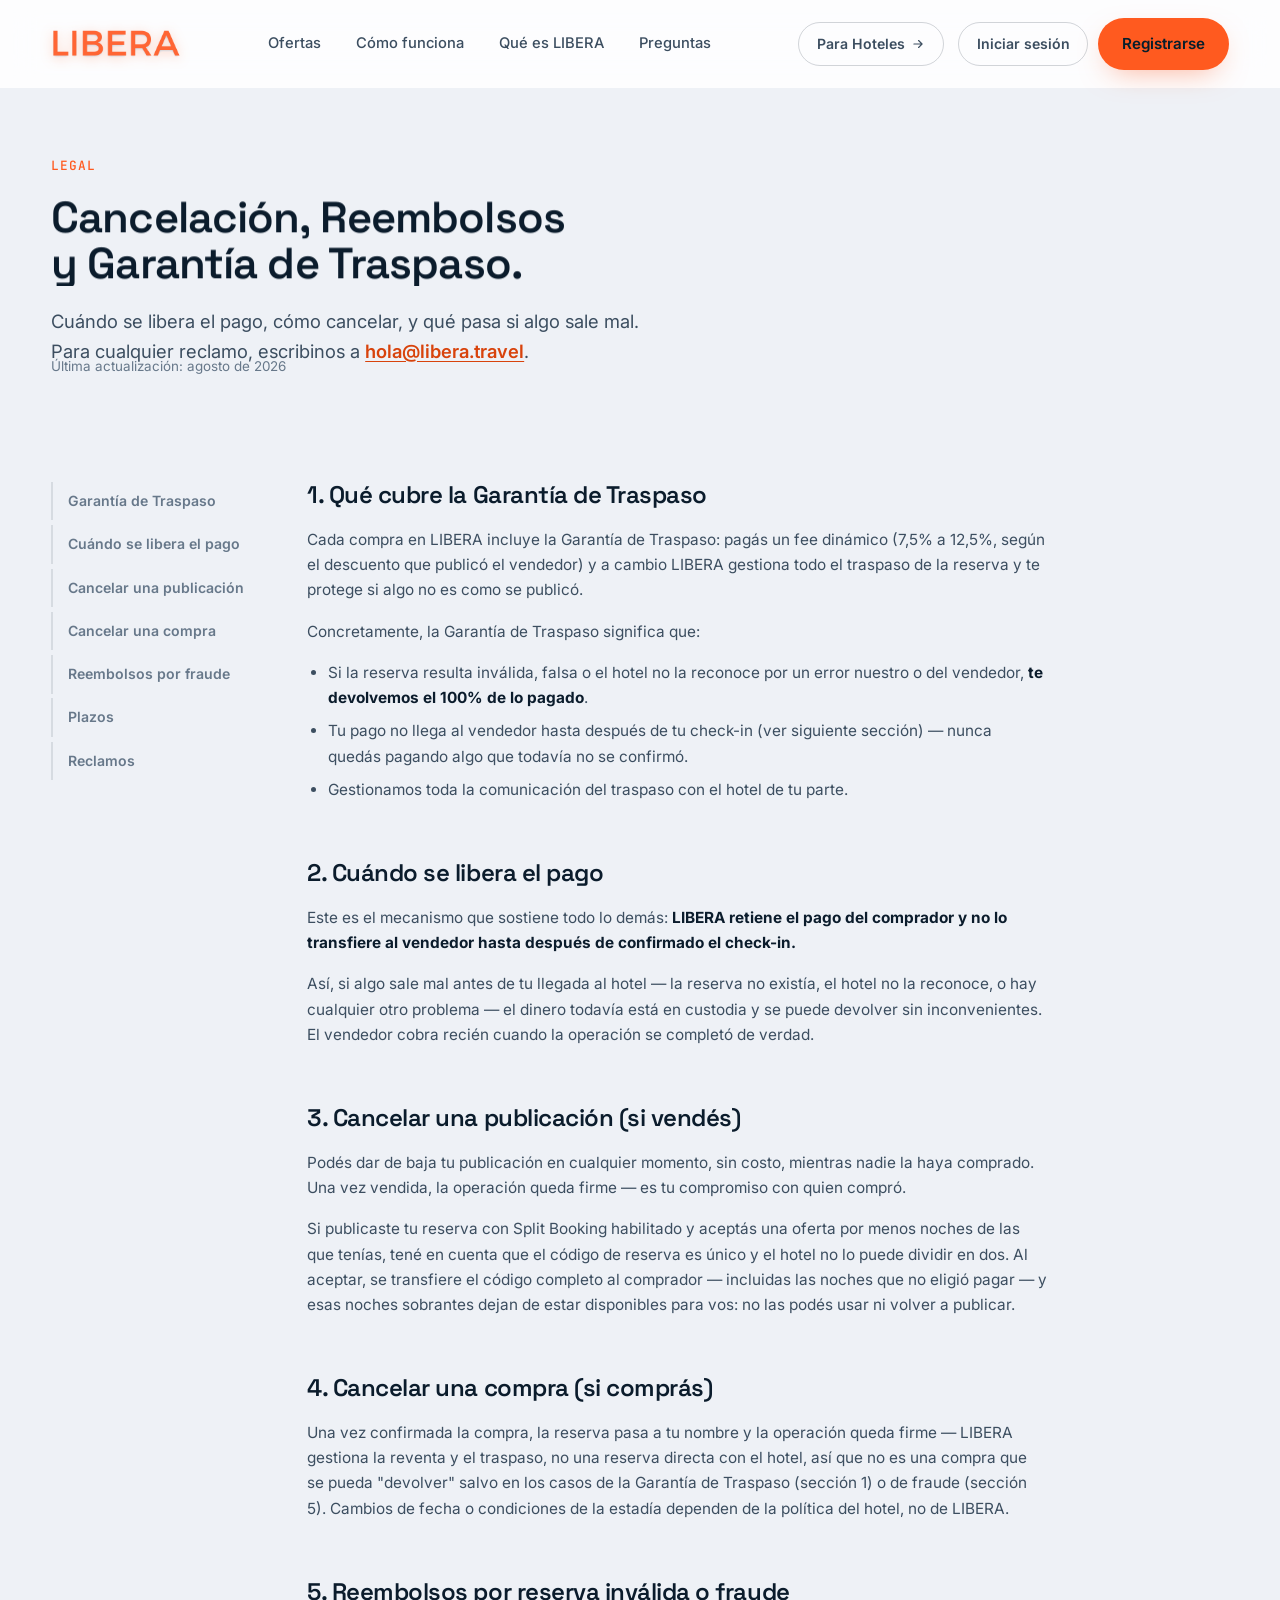
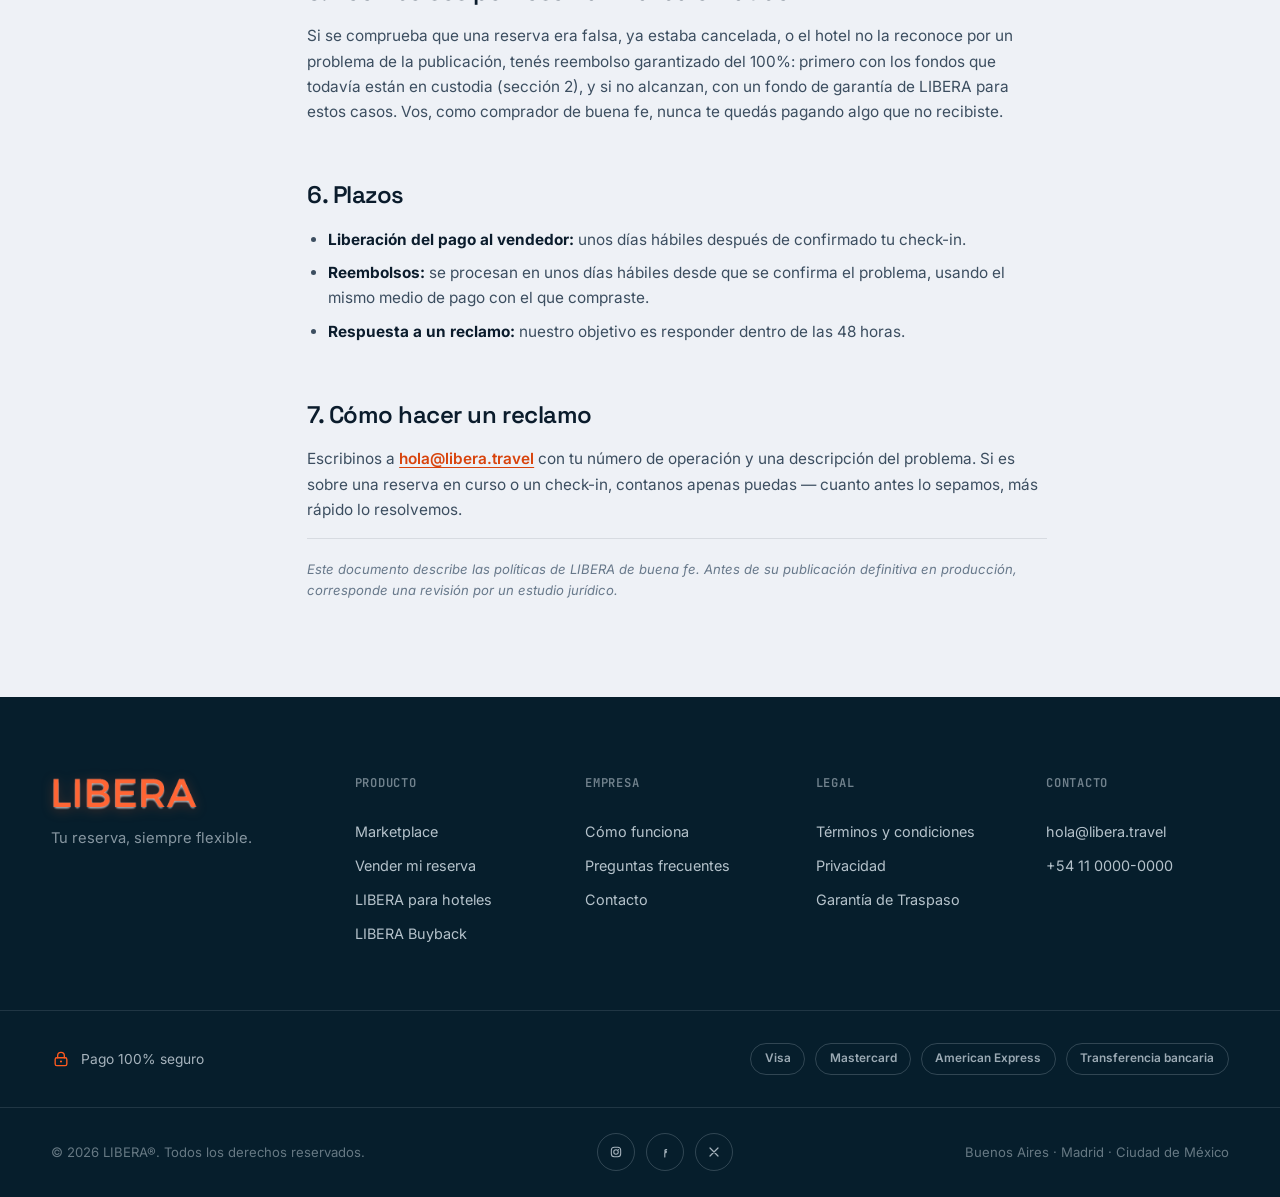
==== frontend/LIBERA WEB/cancelaciones.html @ 6b364da2 "LIBERA: backend (Spring Boot) y frontend (HTML/CSS/JS)" ====
<!doctype html>
<html lang="es">
<head>
<meta charset="UTF-8">
<meta name="viewport" content="width=device-width, initial-scale=1">
<title>Cancelación, Reembolsos y Garantía de Traspaso — LIBERA</title>
<meta name="description" content="Cómo funciona la Garantía de Traspaso LIBERA, cuándo se libera el pago, cómo cancelar una publicación o una compra, y cómo pedir un reembolso.">
<link rel="icon" type="image/png" href="assets/brand/libera-bird-only.png?v=20260806d">

<link rel="preconnect" href="https://fonts.googleapis.com">
<link rel="preconnect" href="https://fonts.gstatic.com" crossorigin>
<link rel="stylesheet" href="https://fonts.googleapis.com/css2?family=Space+Grotesk:wght@500;600;700&family=Inter:wght@300;400;500;600;700;800&family=JetBrains+Mono:wght@400;500;600;700&display=swap">

<link rel="stylesheet" href="style.css?v=20260806d">
</head>
<body data-view="b2c" data-page="cancelaciones">

<a class="skip-link" href="#main">Saltar al contenido</a>

<!-- SVG SYMBOL LIBRARY -->
<svg class="sr-only" width="0" height="0" aria-hidden="true" focusable="false">
  <defs>
    <symbol id="icon-check" viewBox="0 0 24 24"><path d="M4 12.5 9.5 18 20 6" stroke="currentColor" stroke-width="2.4" fill="none" stroke-linecap="round" stroke-linejoin="round"/></symbol>
    <symbol id="icon-arrow" viewBox="0 0 24 24"><path d="M5 12h14M13 6l6 6-6 6" stroke="currentColor" stroke-width="2" fill="none" stroke-linecap="round" stroke-linejoin="round"/></symbol>
    <symbol id="icon-close" viewBox="0 0 24 24"><path d="M6 6l12 12M18 6L6 18" stroke="currentColor" stroke-width="2" fill="none" stroke-linecap="round"/></symbol>
    <symbol id="icon-shield" viewBox="0 0 24 24"><path d="M12 2 4 5v6c0 5 3.4 8.7 8 11 4.6-2.3 8-6 8-11V5l-8-3Z" fill="none" stroke="currentColor" stroke-width="1.6"/><path d="M8.5 12l2.4 2.4L16 9" fill="none" stroke="currentColor" stroke-width="1.6" stroke-linecap="round" stroke-linejoin="round"/></symbol>
    <symbol id="icon-instagram" viewBox="0 0 24 24"><rect x="5" y="5" width="14" height="14" rx="4.5" fill="none" stroke="currentColor" stroke-width="1.6"/><circle cx="12" cy="12" r="3.4" fill="none" stroke="currentColor" stroke-width="1.6"/><circle cx="15.6" cy="8.4" r=".9" fill="currentColor"/></symbol>
    <symbol id="icon-facebook" viewBox="0 0 24 24"><path d="M14.5 8.5h-1.2c-1 0-1.5.5-1.5 1.5V11H14l-.3 2h-2v6.5" fill="none" stroke="currentColor" stroke-width="1.7" stroke-linecap="round" stroke-linejoin="round"/></symbol>
    <symbol id="icon-x" viewBox="0 0 24 24"><path d="M6 6l12 12M18 6L6 18" stroke="currentColor" stroke-width="1.8" stroke-linecap="round"/></symbol>
    <symbol id="icon-lock" viewBox="0 0 24 24"><rect x="5" y="10.5" width="14" height="9.5" rx="2" fill="none" stroke="currentColor" stroke-width="1.6"/><path d="M8 10.5V8a4 4 0 0 1 8 0v2.5" fill="none" stroke="currentColor" stroke-width="1.6" stroke-linecap="round"/><circle cx="12" cy="15" r="1.3" fill="currentColor"/></symbol>
  </defs>
</svg>

<!-- HEADER -->
<header class="nav" data-nav>
  <div class="nav-inner">
    <a href="index.html" class="logo" aria-label="LIBERA — inicio">
      <img class="logo-img" src="assets/brand/libera-name-only.png?v=20260806d" alt="LIBERA" />
    </a>

    <nav class="nav-links" aria-label="Navegación viajeros">
      <a href="catalogo.html">Ofertas</a>
      <a href="index.html#como-funciona">Cómo funciona</a>
      <a href="index.html#que-es-libera">Qué es LIBERA</a>
      <a href="preguntas.html">Preguntas</a>
    </nav>

    <div class="nav-actions">
      <a href="index.html?view=b2b" class="btn btn-ghost-nav">
        <span>Para Hoteles</span>
        <svg viewBox="0 0 24 24" aria-hidden="true"><use href="#icon-arrow"></use></svg>
      </a>
      <div class="nav-auth">
        <button type="button" class="btn btn-ghost-nav" data-auth-open="login">Iniciar sesión</button>
        <button type="button" class="btn btn-primary nav-cta" data-auth-open="register">Registrarse</button>
      </div>
    </div>
  </div>
</header>

<main id="main">

  <!-- HERO -->
  <section class="faq-hero">
    <div class="section-head">
      <p class="kicker reveal">Legal</p>
      <h1 class="reveal" data-split="lines">Cancelación, Reembolsos<br>y Garantía de Traspaso.</h1>
      <p class="section-lede reveal">Cuándo se libera el pago, cómo cancelar, y qué pasa si algo sale mal. Para cualquier reclamo, escribinos a <a href="mailto:hola@libera.travel" class="faq-inline-link">hola@libera.travel</a>.</p>
      <p class="legal-updated reveal">Última actualización: agosto de 2026</p>
    </div>
  </section>

  <!-- BODY -->
  <section class="faq-body">
    <div class="faq-layout">

      <nav class="faq-toc reveal" aria-label="Secciones">
        <a href="#garantia">Garantía de Traspaso</a>
        <a href="#custodia">Cuándo se libera el pago</a>
        <a href="#cancelar-venta">Cancelar una publicación</a>
        <a href="#cancelar-compra">Cancelar una compra</a>
        <a href="#reembolsos">Reembolsos por fraude</a>
        <a href="#plazos">Plazos</a>
        <a href="#reclamos">Reclamos</a>
      </nav>

      <div class="faq-groups">

        <div class="faq-group reveal" id="garantia">
          <h2>1. Qué cubre la Garantía de Traspaso</h2>
          <div class="legal-content">
            <p>Cada compra en LIBERA incluye la Garantía de Traspaso: pagás un fee dinámico (7,5% a 12,5%, según el descuento que publicó el vendedor) y a cambio LIBERA gestiona todo el traspaso de la reserva y te protege si algo no es como se publicó.</p>
            <p>Concretamente, la Garantía de Traspaso significa que:</p>
            <ul>
              <li>Si la reserva resulta inválida, falsa o el hotel no la reconoce por un error nuestro o del vendedor, <strong>te devolvemos el 100% de lo pagado</strong>.</li>
              <li>Tu pago no llega al vendedor hasta después de tu check-in (ver siguiente sección) — nunca quedás pagando algo que todavía no se confirmó.</li>
              <li>Gestionamos toda la comunicación del traspaso con el hotel de tu parte.</li>
            </ul>
          </div>
        </div>

        <div class="faq-group reveal" id="custodia">
          <h2>2. Cuándo se libera el pago</h2>
          <div class="legal-content">
            <p>Este es el mecanismo que sostiene todo lo demás: <strong>LIBERA retiene el pago del comprador y no lo transfiere al vendedor hasta después de confirmado el check-in.</strong></p>
            <p>Así, si algo sale mal antes de tu llegada al hotel — la reserva no existía, el hotel no la reconoce, o hay cualquier otro problema — el dinero todavía está en custodia y se puede devolver sin inconvenientes. El vendedor cobra recién cuando la operación se completó de verdad.</p>
          </div>
        </div>

        <div class="faq-group reveal" id="cancelar-venta">
          <h2>3. Cancelar una publicación (si vendés)</h2>
          <div class="legal-content">
            <p>Podés dar de baja tu publicación en cualquier momento, sin costo, mientras nadie la haya comprado. Una vez vendida, la operación queda firme — es tu compromiso con quien compró.</p>
            <p>Si publicaste tu reserva con Split Booking habilitado y aceptás una oferta por menos noches de las que tenías, tené en cuenta que el código de reserva es único y el hotel no lo puede dividir en dos. Al aceptar, se transfiere el código completo al comprador — incluidas las noches que no eligió pagar — y esas noches sobrantes dejan de estar disponibles para vos: no las podés usar ni volver a publicar.</p>
          </div>
        </div>

        <div class="faq-group reveal" id="cancelar-compra">
          <h2>4. Cancelar una compra (si comprás)</h2>
          <div class="legal-content">
            <p>Una vez confirmada la compra, la reserva pasa a tu nombre y la operación queda firme — LIBERA gestiona la reventa y el traspaso, no una reserva directa con el hotel, así que no es una compra que se pueda "devolver" salvo en los casos de la Garantía de Traspaso (sección 1) o de fraude (sección 5). Cambios de fecha o condiciones de la estadía dependen de la política del hotel, no de LIBERA.</p>
          </div>
        </div>

        <div class="faq-group reveal" id="reembolsos">
          <h2>5. Reembolsos por reserva inválida o fraude</h2>
          <div class="legal-content">
            <p>Si se comprueba que una reserva era falsa, ya estaba cancelada, o el hotel no la reconoce por un problema de la publicación, tenés reembolso garantizado del 100%: primero con los fondos que todavía están en custodia (sección 2), y si no alcanzan, con un fondo de garantía de LIBERA para estos casos. Vos, como comprador de buena fe, nunca te quedás pagando algo que no recibiste.</p>
          </div>
        </div>

        <div class="faq-group reveal" id="plazos">
          <h2>6. Plazos</h2>
          <div class="legal-content">
            <ul>
              <li><strong>Liberación del pago al vendedor:</strong> unos días hábiles después de confirmado tu check-in.</li>
              <li><strong>Reembolsos:</strong> se procesan en unos días hábiles desde que se confirma el problema, usando el mismo medio de pago con el que compraste.</li>
              <li><strong>Respuesta a un reclamo:</strong> nuestro objetivo es responder dentro de las 48 horas.</li>
            </ul>
          </div>
        </div>

        <div class="faq-group reveal" id="reclamos">
          <h2>7. Cómo hacer un reclamo</h2>
          <div class="legal-content">
            <p>Escribinos a <a href="mailto:hola@libera.travel">hola@libera.travel</a> con tu número de operación y una descripción del problema. Si es sobre una reserva en curso o un check-in, contanos apenas puedas — cuanto antes lo sepamos, más rápido lo resolvemos.</p>
          </div>
          <p class="legal-note">Este documento describe las políticas de LIBERA de buena fe. Antes de su publicación definitiva en producción, corresponde una revisión por un estudio jurídico.</p>
        </div>

      </div>
    </div>
  </section>

</main>

<!-- FOOTER -->
<footer class="site-footer">
  <div class="footer-inner">
    <div class="footer-brand">
      <a href="index.html" class="logo" aria-label="LIBERA — inicio">
        <img class="logo-img" src="assets/brand/libera-name-only.png?v=20260806d" alt="LIBERA" />
      </a>
      <p class="footer-tagline">Tu reserva, siempre flexible.</p>
    </div>

    <nav class="footer-col" aria-label="Producto">
      <h4>Producto</h4>
      <a href="catalogo.html">Marketplace</a>
      <a href="vender.html">Vender mi reserva</a>
      <a href="index.html?view=b2b#proceso">LIBERA para hoteles</a>
      <a href="index.html?view=b2b#buyback">LIBERA Buyback</a>
    </nav>
    <nav class="footer-col" aria-label="Empresa">
      <h4>Empresa</h4>
      <a href="index.html#como-funciona">Cómo funciona</a>
      <a href="preguntas.html">Preguntas frecuentes</a>
      <a href="index.html?view=b2b#contacto">Contacto</a>
    </nav>
    <nav class="footer-col" aria-label="Legal">
      <h4>Legal</h4>
      <a href="terminos.html">Términos y condiciones</a>
      <a href="privacidad.html">Privacidad</a>
      <a href="cancelaciones.html">Garantía de Traspaso</a>
    </nav>

    <div class="footer-col footer-col-contact">
      <h4>Contacto</h4>
      <a href="mailto:hola@libera.travel">hola@libera.travel</a>
      <a href="tel:+541100000000">+54 11 0000-0000</a>
    </div>
  </div>

  <div class="footer-secure">
    <div class="footer-secure-badge">
      <svg viewBox="0 0 24 24" aria-hidden="true"><use href="#icon-lock"></use></svg>
      <span>Pago 100% seguro</span>
    </div>
    <div class="footer-payment-chips">
      <span class="payment-chip">Visa</span>
      <span class="payment-chip">Mastercard</span>
      <span class="payment-chip">American Express</span>
      <span class="payment-chip">Transferencia bancaria</span>
    </div>
  </div>

  <div class="footer-bottom">
    <p>© 2026 LIBERA®. Todos los derechos reservados.</p>
    <div class="footer-social">
      <a href="#" class="social-icon" aria-label="Instagram"><svg viewBox="0 0 24 24" aria-hidden="true"><use href="#icon-instagram"></use></svg></a>
      <a href="#" class="social-icon" aria-label="Facebook"><svg viewBox="0 0 24 24" aria-hidden="true"><use href="#icon-facebook"></use></svg></a>
      <a href="#" class="social-icon" aria-label="X (Twitter)"><svg viewBox="0 0 24 24" aria-hidden="true"><use href="#icon-x"></use></svg></a>
    </div>
    <p>Buenos Aires · Madrid · Ciudad de México</p>
  </div>
</footer>

<div class="toast" data-toast hidden></div>

<!-- AUTH MODAL -->
<dialog class="auth-modal" data-auth-modal aria-labelledby="auth-title">
  <button type="button" class="drawer-close auth-modal-close" data-auth-close aria-label="Cerrar">
    <svg viewBox="0 0 24 24" aria-hidden="true"><use href="#icon-close"></use></svg>
  </button>

  <div class="auth-modal-head">
    <img class="logo-img" src="assets/brand/libera-name-only.png?v=20260806d" alt="LIBERA" />
    <h2 id="auth-title" class="sr-only">Iniciar sesión o registrarse</h2>
  </div>

  <div class="auth-tabs" role="tablist">
    <button type="button" class="auth-tab is-active" data-auth-tab="login" role="tab" aria-selected="true">Iniciar sesión</button>
    <button type="button" class="auth-tab" data-auth-tab="register" role="tab" aria-selected="false">Registrarse</button>
  </div>

  <form class="auth-form" data-auth-form="login" novalidate>
    <div class="field">
      <label for="auth-login-email">Email</label>
      <input id="auth-login-email" type="email" name="email" required autocomplete="email">
    </div>
    <div class="field">
      <label for="auth-login-pass">Contraseña</label>
      <input id="auth-login-pass" type="password" name="password" required autocomplete="current-password">
    </div>
    <button type="submit" class="btn btn-primary btn-lg btn-block"><span>Iniciar sesión</span></button>
  </form>

  <form class="auth-form" data-auth-form="register" novalidate hidden>
    <div class="form-row">
      <div class="field">
        <label for="auth-reg-first">Nombre</label>
        <input id="auth-reg-first" type="text" name="firstName" required autocomplete="given-name">
      </div>
      <div class="field">
        <label for="auth-reg-last">Apellido</label>
        <input id="auth-reg-last" type="text" name="lastName" required autocomplete="family-name">
      </div>
    </div>
    <div class="field">
      <label for="auth-reg-doc">DNI o pasaporte</label>
      <input id="auth-reg-doc" type="text" name="documentNumber" required autocomplete="off">
    </div>
    <div class="field">
      <label for="auth-reg-email">Email</label>
      <input id="auth-reg-email" type="email" name="email" required autocomplete="email">
    </div>
    <div class="field">
      <label for="auth-reg-pass">Contraseña</label>
      <input id="auth-reg-pass" type="password" name="password" required autocomplete="new-password" minlength="8">
    </div>
    <button type="submit" class="btn btn-primary btn-lg btn-block"><span>Crear cuenta</span></button>
  </form>

  <p class="auth-success" data-auth-success hidden>
    <svg viewBox="0 0 24 24" aria-hidden="true"><use href="#icon-check"></use></svg>
    <span data-auth-success-text>¡Listo!</span>
  </p>

  <p class="auth-error" data-auth-error role="alert" hidden></p>
</dialog>

<script defer src="lib/gsap.min.js"></script>
<script defer src="lib/ScrollTrigger.min.js"></script>
<script defer src="api.js?v=20260806d"></script>
<script defer src="app.js?v=20260806d"></script>
</body>
</html>
---- frontend/LIBERA WEB/style.css ----
/* =============================================================
   1. TOKENS
   ============================================================= */
:root {
  --orange:        #FF5A1F;
  --orange-light:  #FF8656;
  --orange-dark:   #D8430C;
  --navy-deep:     #061E2C;
  --navy:          #0A3A56;
  --navy-mid:      #12507A;
  --blue-accent:   #6FA8D8;
  --red-accent:    #D5151C;
  --white:         #FFFFFF;

  --ease-out:    cubic-bezier(0.16, 1, 0.3, 1);
  --ease-in:     cubic-bezier(0.7, 0, 0.84, 0);
  --ease-soft:   cubic-bezier(0.25, 0.46, 0.45, 0.94);
  --ease-bounce: cubic-bezier(0.34, 1.56, 0.64, 1);

  --radius-s: 10px;
  --radius-m: 18px;
  --radius-l: 26px;
  --radius-xl: 34px;

  --nav-h: 88px;
  --container: 1360px;

  --font-display: "Space Grotesk", "Segoe UI", system-ui, sans-serif;
  --font-body: "Inter", -apple-system, BlinkMacSystemFont, "Segoe UI", system-ui, sans-serif;
  --font-mono: "JetBrains Mono", "IBM Plex Mono", monospace;
}

body[data-view="b2c"] {
  --bg:         #EEF1F6;
  --bg-alt:     #E3E9F1;
  --surface:    #FFFFFF;
  --surface-2:  #F6F8FB;
  --ink:        #0B1C2C;
  --ink-soft:   #3C4E60;
  --ink-mute:   #67788A;
  --line:       rgba(11,28,44,0.10);
  --line-strong: rgba(11,28,44,0.18);
  --nav-solid:  rgba(255,255,255,0.86);
  --glass:      rgba(255,255,255,0.6);
  --glass-solid: rgba(255,255,255,0.86);
  --footer-bg:  var(--navy-deep);
  --footer-ink: #DCE6EE;
}

body[data-view="b2b"] {
  --bg:         #071F2D;
  --bg-alt:     #0C2C40;
  --surface:    #0E2E44;
  --surface-2:  #0A2739;
  --ink:        #ECF2F7;
  --ink-soft:   rgba(236,242,247,0.78);
  --ink-mute:   rgba(236,242,247,0.52);
  --line:       rgba(236,242,247,0.14);
  --line-strong: rgba(236,242,247,0.24);
  --nav-solid:  rgba(6,25,37,0.82);
  --glass:      rgba(255,255,255,0.06);
  --glass-solid: rgba(14,46,68,0.92);
  --footer-bg:  #051620;
  --footer-ink: #DCE6EE;
}

/* =============================================================
   2. RESET & BASE
   ============================================================= */
*, *::before, *::after { box-sizing: border-box; margin: 0; }
html { -webkit-text-size-adjust: 100%; tab-size: 2; scroll-behavior: smooth; overflow-x: clip; }
body {
  font-family: var(--font-body);
  font-size: 16px;
  line-height: 1.6;
  background: var(--bg);
  color: var(--ink);
  -webkit-font-smoothing: antialiased;
  -moz-osx-font-smoothing: grayscale;
  text-rendering: optimizeLegibility;
  overflow-x: clip;
  overscroll-behavior-y: none;
  transition: background .6s var(--ease-soft), color .6s var(--ease-soft);
  min-width: 1180px;
}
img, svg, video { display: block; max-width: 100%; }
img { height: auto; }
/* The native [hidden] attribute loses to any class that sets its own
   display (e.g. .nav-links{display:flex}), since author-stylesheet
   specificity ties go to source order, not the UA default. Force it
   to always win so JS-driven show/hide is never silently overridden. */
[hidden] { display: none !important; }
button { font: inherit; color: inherit; cursor: pointer; border: 0; background: none; }
a { color: inherit; text-decoration: none; }
input, select, textarea { font: inherit; color: inherit; }
p { text-wrap: pretty; }
h1, h2, h3, h4 { font-family: var(--font-display); text-wrap: balance; line-height: 1.06; letter-spacing: -0.02em; font-weight: 600; }
ul, ol { list-style: none; padding: 0; }
::selection { background: var(--orange); color: var(--navy-deep); }

:focus-visible {
  outline: 2px solid var(--orange);
  outline-offset: 3px;
  border-radius: 4px;
}

/* =============================================================
   3. UTILITIES
   ============================================================= */
.sr-only { position: absolute; width: 1px; height: 1px; overflow: hidden; clip: rect(0 0 0 0); white-space: nowrap; }
.skip-link {
  position: fixed; top: -100px; left: 1rem; z-index: 9999;
  padding: .7rem 1.2rem; background: var(--orange); color: var(--navy-deep);
  border-radius: 8px; font-weight: 700; transition: top .3s var(--ease-out);
}
.skip-link:focus { top: 1rem; }

.kicker {
  font-family: var(--font-mono);
  font-size: 0.8rem;
  font-weight: 500;
  letter-spacing: 0.08em;
  text-transform: uppercase;
  color: var(--orange);
  margin-bottom: 1.1rem;
  display: inline-block;
}

.section-head { max-width: var(--container); margin: 0 auto; padding: 0 4vw 3.5rem; }
.section-head h2, .section-head h1 { font-size: clamp(2.2rem, 3.4vw, 3.4rem); max-width: 20ch; }
.section-lede { margin-top: 1.3rem; max-width: 52ch; font-size: 1.15rem; color: var(--ink-soft); }
.section-head-dark .section-lede { color: var(--ink-soft); }

/* =============================================================
   5. SPLASH
   ============================================================= */
.splash {
  position: fixed; inset: 0; z-index: 9998;
  background: var(--navy-deep);
  display: flex; flex-direction: column; align-items: center; justify-content: center; gap: 1.4rem;
  animation: splashSafety .01s 4.5s forwards;
}
.splash.is-out { animation: splashOut .7s var(--ease-in) forwards; pointer-events: none; }
@keyframes splashSafety { to { opacity: 0; pointer-events: none; clip-path: inset(0 0 100% 0); } }
@keyframes splashOut { to { opacity: 0; transform: translateY(-3%); pointer-events: none; } }
.splash-mark { width: 300px; animation: splashPulse 1.6s var(--ease-soft) infinite; }
.splash-bird { width: 100%; height: auto; display: block; filter: drop-shadow(0 8px 24px rgba(255,90,31,0.35)); }
@keyframes splashPulse { 0%,100% { transform: scale(1); opacity: 1;} 50% { transform: scale(1.08); opacity: .85; } }
.splash-tag { font-family: var(--font-mono); color: #EAF0F6; opacity: .7; font-size: .85rem; letter-spacing: .05em; }

/* =============================================================
   5.5 CATALOG LOADING SCREEN (catalogo.html)
   ============================================================= */
.catalog-loading {
  position: fixed; inset: 0; z-index: 9998;
  background:
    radial-gradient(60% 60% at 50% 42%, rgba(255,90,31,0.16) 0%, transparent 70%),
    var(--navy-deep);
  display: flex; flex-direction: column; align-items: center; justify-content: center; gap: 1.6rem;
  animation: catalogLoadingSafety .01s 5s forwards;
}
.catalog-loading.is-out { animation: catalogLoadingOut .8s var(--ease-in) forwards; pointer-events: none; }
@keyframes catalogLoadingSafety { to { opacity: 0; pointer-events: none; clip-path: inset(0 0 100% 0); } }
@keyframes catalogLoadingOut { to { opacity: 0; transform: translateY(-4%); pointer-events: none; } }
.catalog-loading-mark { width: 320px; animation: catalogLoadingPulse 1.8s var(--ease-soft) infinite; }
.catalog-loading-logo {
  width: 100%; height: auto; display: block;
  filter: drop-shadow(0 0 30px rgba(255,90,31,0.45)) drop-shadow(0 8px 24px rgba(0,0,0,0.4));
}
@keyframes catalogLoadingPulse {
  0%, 100% { transform: scale(1); opacity: 1; }
  50% { transform: scale(1.06); opacity: .82; }
}
.catalog-loading-status {
  font-family: var(--font-mono); color: #EAF0F6; opacity: .68; font-size: .82rem;
  letter-spacing: .05em; animation: catalogLoadingFlicker 1.8s ease-in-out infinite;
}
@keyframes catalogLoadingFlicker { 0%, 100% { opacity: .4; } 50% { opacity: .85; } }

/* =============================================================
   6. NAV
   ============================================================= */
.nav {
  position: fixed; top: 0; left: 0; right: 0; z-index: 500;
  height: var(--nav-h);
  display: flex; align-items: center;
}
.nav-inner {
  width: 100%; max-width: var(--container); margin: 0 auto; padding: 0 4vw;
  display: flex; align-items: center; justify-content: space-between; gap: 2.5rem;
  height: 100%;
}
.nav::before {
  content: ""; position: absolute; inset: 0;
  background: var(--nav-solid);
  backdrop-filter: blur(18px) saturate(160%);
  -webkit-backdrop-filter: blur(18px) saturate(160%);
  border-bottom: 1px solid transparent;
  transition: border-color .4s, box-shadow .4s;
}
.nav.is-scrolled::before { border-bottom-color: var(--line); box-shadow: 0 8px 30px -18px rgba(6,20,30,0.35); }

.logo { display: flex; align-items: center; position: relative; z-index: 1; flex-shrink: 0; }
.logo-img { height: 30px; width: auto; display: block; filter: drop-shadow(0 2px 6px rgba(255,90,31,0.25)); transition: transform .5s var(--ease-bounce); }
.logo:hover .logo-img { transform: scale(1.04); }

.nav-links { display: flex; align-items: center; gap: 2.2rem; position: relative; z-index: 1; }
.nav-links a {
  font-size: .92rem; font-weight: 500; color: var(--ink-soft); position: relative; padding: .3rem 0;
}
.nav-links a::after {
  content: ""; position: absolute; left: 0; right: 100%; bottom: -2px; height: 2px;
  background: var(--orange); transition: right .35s var(--ease-out);
}
.nav-links a:hover { color: var(--ink); }
.nav-links a:hover::after { right: 0; }

.nav-actions { display: flex; align-items: center; gap: .9rem; position: relative; z-index: 1; flex-shrink: 0; }
.nav-auth { display: flex; align-items: center; gap: .6rem; }

/* =============================================================
   7. BUTTONS
   ============================================================= */
.btn {
  display: inline-flex; align-items: center; justify-content: center; gap: .55rem;
  font-family: var(--font-body); font-weight: 600; font-size: .95rem;
  padding: .85rem 1.5rem; border-radius: 100px;
  transition: transform .35s var(--ease-bounce), box-shadow .35s var(--ease-out), background .3s, color .3s, border-color .3s;
  white-space: nowrap; position: relative;
}
.btn svg { width: 16px; height: 16px; transition: transform .35s var(--ease-out); }
.btn:hover svg { transform: translateX(3px); }
.btn:disabled { opacity: .45; pointer-events: none; }
.btn-lg { padding: 1.05rem 1.9rem; font-size: 1rem; }
.btn-sm { padding: .6rem 1.1rem; font-size: .85rem; }
.btn-block { width: 100%; }

.btn-primary { background: var(--orange); color: var(--navy-deep); box-shadow: 0 10px 30px -12px rgba(255,90,31,0.55); }
.btn-primary:hover { transform: translateY(-3px); box-shadow: 0 16px 36px -12px rgba(255,90,31,0.7); background: var(--orange-light); }

.btn-outline { border: 1.5px solid var(--line-strong); color: var(--ink); }
.btn-outline:hover { background: var(--ink); color: var(--bg); border-color: var(--ink); transform: translateY(-3px); }

.btn-outline-dark { border: 1.5px solid rgba(236,242,247,0.35); color: var(--ink); }
.btn-outline-dark:hover { background: var(--ink); color: var(--navy-deep); transform: translateY(-3px); }

.btn-ghost-nav {
  display: inline-flex; align-items: center; gap: .4rem;
  font-size: .88rem; font-weight: 600; color: var(--ink-soft);
  padding: .6rem 1.1rem; border-radius: 100px; border: 1px solid var(--line-strong);
}
.btn-ghost-nav:hover { color: var(--orange); border-color: var(--orange); }
.btn-ghost-nav svg { width: 14px; height: 14px; }

/* =============================================================
   8. HERO
   ============================================================= */
.hero { position: relative; min-height: 100svh; display: flex; align-items: center; overflow: hidden; }

.hero-b2c { min-height: 82svh; text-align: left; }

.hero-side-col {
  position: absolute; top: 0; right: 0; bottom: 0; z-index: 3; width: 320px;
  display: flex; flex-direction: column;
}
.hero-side-card {
  flex: 1; display: flex; flex-direction: column; justify-content: center;
  padding: 2rem 1.8rem;
  background: rgba(255,255,255,0.14);
  border-left: 1px solid rgba(255,255,255,0.16);
  border-bottom: 1px solid rgba(255,255,255,0.16);
  backdrop-filter: blur(18px) saturate(160%);
  -webkit-backdrop-filter: blur(18px) saturate(160%);
  transition: background .3s var(--ease-out);
}
.hero-side-card:hover { background: rgba(255,255,255,0.22); }
.hero-side-card-alt { background: rgba(6,30,44,0.5); border-bottom: none; }
.hero-side-card-alt:hover { background: rgba(6,30,44,0.65); }
.hero-side-card .quick-access-icon { width: 44px; height: 44px; margin-bottom: 1rem; background: rgba(255,255,255,0.2); color: #fff; }
.hero-side-card .quick-access-icon svg { width: 20px; height: 20px; }
.hero-side-card h3 { font-size: 1.05rem; margin-bottom: .5rem; color: #fff; }
.hero-side-card p { font-size: .84rem; color: rgba(255,255,255,0.78); margin-bottom: 1.2rem; }
.hero-side-card .quick-access-link { color: var(--orange-light); }
.hero-bg { position: absolute; inset: 0; z-index: 0; }
.hero-bg img {
  position: absolute; inset: 0; width: 100%; height: 100%; object-fit: cover; transform: scale(1.08);
  opacity: 0; transition: opacity 2.2s var(--ease-soft);
}
.hero-bg img.is-active { opacity: 1; }
.hero-bg-tint {
  position: absolute; inset: 0;
  background:
    linear-gradient(180deg, rgba(6,30,44,.55) 0%, rgba(6,30,44,.32) 38%, rgba(6,30,44,.72) 100%);
}
.hero-grain {
  position: absolute; inset: 0; z-index: 1; opacity: .05; mix-blend-mode: overlay; pointer-events: none;
  background-image: url("data:image/svg+xml,%3Csvg xmlns='http://www.w3.org/2000/svg' width='140' height='140'%3E%3Cfilter id='n'%3E%3CfeTurbulence type='fractalNoise' baseFrequency='0.9' numOctaves='2' stitchTiles='stitch'/%3E%3C/filter%3E%3Crect width='100%25' height='100%25' filter='url(%23n)'/%3E%3C/svg%3E");
}
.hero-inner { position: relative; z-index: 2; max-width: 900px; padding: 0 4vw; margin: 0 auto; }
.hero-b2c .hero-inner { color: #F4F7FA; max-width: 620px; margin: 0; padding: 0 5vw; }
.hero-b2c .kicker { color: var(--orange-light); }
.hero-title { font-size: clamp(2.8rem, 5.4vw, 5.6rem); margin-bottom: 1.4rem; }
.hero-b2c .hero-title { font-size: clamp(2.4rem, 3.6vw, 3.8rem); }
.hero-sub { font-size: 1.2rem; max-width: 58ch; margin: 0 auto 2.4rem; color: rgba(244,247,250,0.86); }
.hero-b2c .hero-sub { margin: 0; max-width: 46ch; }
.hero-b2b .hero-sub { color: var(--ink-soft); }
.hero-actions { display: flex; gap: 1rem; justify-content: center; }
.hero-b2b .hero-actions { justify-content: flex-start; }

.hero-scroll-cue {
  position: absolute; bottom: 2.4rem; left: 50%; transform: translateX(-50%);
  z-index: 2; display: flex; flex-direction: column; align-items: center; gap: .6rem;
  font-family: var(--font-mono); font-size: .72rem; letter-spacing: .1em; text-transform: uppercase;
  color: rgba(244,247,250,0.7);
}
.hero-scroll-cue span { width: 1px; height: 32px; background: linear-gradient(180deg, var(--orange), transparent); animation: scrollCue 1.8s ease-in-out infinite; }
@keyframes scrollCue { 0% { transform: scaleY(0); transform-origin: top; } 50% { transform: scaleY(1); transform-origin: top; } 51% { transform-origin: bottom; } 100% { transform: scaleY(0); transform-origin: bottom; } }

/* B2B hero */
.hero-b2b { justify-content: flex-start; background: var(--navy-deep); }
.hero-b2b .hero-inner { max-width: 1360px; text-align: left; margin: 0 auto; padding: 0 4vw; }
.hero-b2b .hero-title, .hero-b2b .hero-sub { color: #ECF2F7; }
.hero-mesh {
  position: absolute; inset: -20%; z-index: 0;
  background:
    radial-gradient(38% 42% at 22% 30%, rgba(255,90,31,0.35) 0%, transparent 70%),
    radial-gradient(46% 50% at 82% 70%, rgba(18,80,122,0.55) 0%, transparent 70%),
    radial-gradient(30% 34% at 60% 15%, rgba(111,168,216,0.22) 0%, transparent 70%);
  filter: blur(70px);
  animation: meshDrift 22s ease-in-out infinite;
}
@keyframes meshDrift { 0%,100% { transform: scale(1) rotate(0deg); } 50% { transform: scale(1.15) rotate(8deg); } }

/* =============================================================
   9. OTA SEARCH BAR
   ============================================================= */
.ota-search-section { position: relative; z-index: 3; max-width: var(--container); margin: -46px auto 0; padding: 0 4vw; }
/* No hero to overlap on catalogo.html — sit below the fixed header instead */
body[data-page="catalogo"] .ota-search-section { margin-top: 0; padding-top: calc(var(--nav-h) + 2.4rem); }
.ota-search {
  position: relative;
  display: flex; align-items: stretch; gap: 0;
  background: var(--surface); border: 1px solid var(--line); border-radius: 100px;
  box-shadow: 0 30px 70px -30px rgba(6,30,44,0.35);
  padding: .5rem .5rem .5rem 1.6rem;
}
.ota-field {
  flex: 1; display: flex; flex-direction: column; align-items: flex-start; justify-content: center;
  gap: .2rem; padding: .5rem 1.4rem; text-align: left; border-radius: 100px;
  transition: background .25s var(--ease-out);
}
.ota-field:hover, .ota-field.is-open { background: var(--bg-alt); }
.ota-field-label { font-size: .72rem; font-weight: 700; color: var(--ink); }
.ota-field-value { font-size: .84rem; color: var(--ink-mute); white-space: nowrap; overflow: hidden; text-overflow: ellipsis; max-width: 220px; }
.ota-divider { width: 1px; align-self: center; height: 28px; background: var(--line-strong); flex-shrink: 0; }
.ota-search-btn { flex-shrink: 0; border-radius: 100px; height: 52px; padding-inline: 1.6rem; }
.ota-search-btn svg { width: 16px; height: 16px; }

.ota-panel {
  position: absolute; top: calc(100% + 12px); left: 0;
  background: var(--surface); border: 1px solid var(--line); border-radius: var(--radius-l);
  box-shadow: 0 30px 70px -20px rgba(6,30,44,0.35);
  padding: 1.4rem; width: 340px; z-index: 20;
}
.ota-panel-wide { width: 520px; }
.ota-panel-input {
  width: 100%; border: 1.5px solid var(--line-strong); border-radius: var(--radius-s);
  padding: .75rem .9rem; font-size: .92rem; background: var(--surface-2); color: var(--ink); margin-bottom: .8rem;
}
.ota-panel-input:focus { outline: none; border-color: var(--orange); box-shadow: 0 0 0 4px rgba(255,90,31,0.15); }
.ota-destino-list { display: flex; flex-direction: column; max-height: 280px; overflow-y: auto; }
.ota-destino-list li {
  display: flex; align-items: center; gap: .7rem; padding: .65rem .5rem; border-radius: var(--radius-s);
  font-size: .9rem; color: var(--ink-soft); cursor: pointer; transition: background .2s;
}
.ota-destino-list li svg { width: 16px; height: 16px; color: var(--orange); flex-shrink: 0; }
.ota-destino-list li:hover, .ota-destino-list li.is-active { background: var(--bg-alt); color: var(--ink); }
.ota-destino-list li[hidden] { display: none; }

.ota-months { display: grid; grid-template-columns: repeat(6, 1fr); gap: .6rem; }
.ota-month {
  display: flex; flex-direction: column; align-items: center; gap: .15rem;
  padding: .8rem .4rem; border-radius: var(--radius-s); border: 1.5px solid var(--line-strong);
  background: var(--surface-2); transition: border-color .2s, background .2s;
}
.ota-month:hover { border-color: var(--orange); }
.ota-month.is-active { border-color: var(--orange); background: rgba(255,90,31,0.1); }
.ota-month-year { font-size: .7rem; color: var(--ink-mute); }
.ota-month-name { font-size: .82rem; font-weight: 600; color: var(--ink); text-transform: capitalize; }
.ota-panel-foot { margin-top: 1rem; padding-top: 1rem; border-top: 1px solid var(--line); text-align: right; }
.ota-panel-foot a { font-size: .85rem; color: var(--orange-dark); font-weight: 600; }
.ota-panel-foot a:hover { text-decoration: underline; }

.ota-stepper-row { display: flex; align-items: center; justify-content: space-between; padding: .9rem 0; border-bottom: 1px solid var(--line); }
.ota-stepper-row:last-child { border-bottom: 0; }
.ota-stepper-row strong { font-size: .92rem; color: var(--ink); font-weight: 600; }
.ota-stepper { display: flex; align-items: center; gap: 1rem; }
.ota-stepper button {
  width: 30px; height: 30px; border-radius: 50%; border: 1.5px solid var(--line-strong);
  display: flex; align-items: center; justify-content: center; font-size: 1.1rem; color: var(--orange-dark);
  transition: border-color .2s, background .2s;
}
.ota-stepper button:hover { border-color: var(--orange); background: rgba(255,90,31,0.08); }
.ota-stepper span { font-family: var(--font-mono); font-weight: 600; min-width: 1.4rem; text-align: center; color: var(--ink); }

/* =============================================================
   9.2 QUICK ACCESS — Comprá / Vendé (B2C)
   ============================================================= */
.quick-access { padding: 4rem 0 1rem; }
.quick-access-grid { max-width: var(--container); margin: 0 auto; padding: 0 4vw; display: grid; grid-template-columns: 1fr 1fr; gap: 1.6rem; }
.quick-access-card {
  display: block; padding: 2.4rem 2.4rem 2.2rem; border-radius: var(--radius-xl);
  background: var(--surface); border: 1px solid var(--line);
  transition: transform .4s var(--ease-out), box-shadow .4s var(--ease-out);
}
.quick-access-card:hover { transform: translateY(-5px); box-shadow: 0 30px 60px -30px rgba(6,20,30,0.2); }
.quick-access-card-alt { background: var(--navy-deep); border-color: var(--navy-deep); }
.quick-access-icon {
  display: inline-flex; align-items: center; justify-content: center; width: 52px; height: 52px;
  border-radius: 50%; background: rgba(255,90,31,0.1); color: var(--orange); margin-bottom: 1.4rem;
}
.quick-access-icon svg { width: 24px; height: 24px; }
.quick-access-card-alt .quick-access-icon { background: rgba(255,90,31,0.18); }
.quick-access-card h3 { font-size: 1.3rem; margin-bottom: .6rem; color: var(--ink); }
.quick-access-card-alt h3 { color: #fff; }
.quick-access-card p { color: var(--ink-soft); font-size: .94rem; margin-bottom: 1.6rem; max-width: 40ch; }
.quick-access-card-alt p { color: rgba(255,255,255,0.7); }
.quick-access-link { display: inline-flex; align-items: center; gap: .5rem; font-weight: 600; font-size: .92rem; color: var(--orange-dark); }
.quick-access-card-alt .quick-access-link { color: var(--orange-light); }
.quick-access-link svg { width: 16px; height: 16px; transition: transform .3s var(--ease-out); }
.quick-access-card:hover .quick-access-link svg { transform: translateX(4px); }

/* =============================================================
   9.3 QUICK TRUST STRIP (B2C)
   ============================================================= */
.quick-trust-strip { padding: 3.4rem 0; background: var(--surface-2); border-bottom: 1px solid var(--line); }
.quick-trust-kicker {
  max-width: var(--container); margin: 0 auto 1.4rem; padding: 0 4vw;
  font-family: var(--font-mono); font-size: .76rem; font-weight: 600; letter-spacing: .06em;
  text-transform: uppercase; color: var(--ink-mute);
}

/* =============================================================
   9.5 HABITACIONES DESTACADAS
   ============================================================= */
.destacadas { padding: 5rem 0 7rem; }
.destacadas-carousel { position: relative; max-width: var(--container); margin: 0 auto; padding: 0 4vw; }
.destacadas-carousel .destacadas-grid {
  display: flex; gap: 1.4rem; overflow-x: auto; scroll-snap-type: x mandatory; scroll-behavior: smooth;
  max-width: none; margin: 0; padding: .3rem 0 .6rem;
  -ms-overflow-style: none; scrollbar-width: none;
}
.destacadas-carousel .destacadas-grid::-webkit-scrollbar { display: none; }
.destacadas-carousel .destacada-card { flex: 0 0 calc(25% - 1.05rem); min-width: 260px; scroll-snap-align: start; }
.carousel-arrow {
  position: absolute; top: 44%; transform: translateY(-50%); z-index: 4;
  width: 44px; height: 44px; border-radius: 50%; background: var(--surface); border: 1px solid var(--line);
  display: flex; align-items: center; justify-content: center; cursor: pointer;
  box-shadow: 0 15px 30px -15px rgba(6,20,30,0.25); transition: background .25s var(--ease-out), border-color .25s;
}
.carousel-arrow:hover { background: var(--orange); border-color: var(--orange); }
.carousel-arrow:hover svg { color: var(--navy-deep); }
.carousel-arrow svg { width: 18px; height: 18px; color: var(--ink); transition: color .25s; }
.carousel-arrow-prev { left: 6px; }
.carousel-arrow-prev svg { transform: rotate(180deg); }
.carousel-arrow-next { right: 6px; }
.destacadas-grid { max-width: var(--container); margin: 0 auto; padding: 0 4vw; display: grid; grid-template-columns: repeat(4, 1fr); gap: 1.4rem; }
.destacada-card {
  position: relative; border-radius: var(--radius-l); overflow: hidden;
  background: var(--surface); border: 1px solid var(--line);
  transition: box-shadow .4s var(--ease-out), transform .4s var(--ease-out);
}
.destacada-card:hover { box-shadow: 0 30px 60px -28px rgba(255,90,31,0.4); transform: translateY(-5px); }
.destacada-card::after {
  content: ""; position: absolute; inset: 0; z-index: 4; pointer-events: none; opacity: 0;
  background: radial-gradient(280px circle at var(--mx, 50%) var(--my, 50%), rgba(255,255,255,0.4), transparent 60%);
  mix-blend-mode: soft-light; transition: opacity .4s var(--ease-out);
}
.destacada-card:hover::after { opacity: 1; }
.destacada-card .offer-media { aspect-ratio: 5/4; }
.offer-pin-badge {
  position: absolute; left: .9rem; bottom: .9rem; z-index: 2;
  display: inline-flex; align-items: center; gap: .35rem;
  background: rgba(255,255,255,0.94); backdrop-filter: blur(6px); -webkit-backdrop-filter: blur(6px);
  color: var(--navy-deep); font-size: .74rem; font-weight: 600;
  padding: .4rem .7rem .4rem .55rem; border-radius: 100px;
}
.offer-pin-badge svg { width: 13px; height: 13px; color: var(--orange); flex-shrink: 0; }
.destacada-card .offer-media::after { content: ""; position: absolute; inset: 0; background: linear-gradient(180deg, transparent 55%, rgba(6,20,30,.4) 100%); }
.destacada-card .offer-media img { width: 100%; height: 100%; object-fit: cover; transition: transform .8s var(--ease-out); }
.destacada-card:hover .offer-media img { transform: scale(1.08); }
.destacada-body { padding: 1.2rem 1.3rem 1.4rem; }
.destacada-body .offer-top h3 { font-size: 1rem; }
.destacada-body .offer-location { margin-bottom: .3rem; }
.destacada-body .offer-foot { margin-top: .8rem; }
.destacadas-cta { text-align: center; margin-top: 2.6rem; }

/* =============================================================
   10. CATALOG (MARKETPLACE)
   ============================================================= */
.marketplace { padding: 7rem 0 8rem; }

.catalog-layout {
  max-width: var(--container); margin: 0 auto; padding: 0 4vw;
  display: grid; grid-template-columns: 264px 1fr; gap: 2.4rem; align-items: start;
}

.catalog-filters {
  background: var(--surface); border: 1px solid var(--line); border-radius: var(--radius-l);
  padding: 1.6rem 1.5rem; position: sticky; top: calc(var(--nav-h) + 24px);
}
.catalog-filters-head { display: flex; align-items: center; justify-content: space-between; margin-bottom: .4rem; }
.catalog-filters-head h3 { font-size: 1rem; }
.catalog-clear { font-size: .78rem; color: var(--orange-dark); font-weight: 600; }
.catalog-clear:hover { text-decoration: underline; }

.filter-group { padding: 1.2rem 0; border-bottom: 1px solid var(--line); }
.filter-group:last-of-type { border-bottom: 0; padding-bottom: 0; }
.filter-group h4 { font-size: .78rem; text-transform: uppercase; letter-spacing: .05em; color: var(--ink-mute); margin-bottom: .7rem; }

.filter-check, .filter-radio { display: flex; align-items: center; gap: .65rem; font-size: .88rem; color: var(--ink-soft); padding: .38rem 0; }
.filter-check input, .filter-radio input { accent-color: var(--orange); width: 16px; height: 16px; flex-shrink: 0; }
.filter-check span, .filter-radio span { flex: 1; }
.filter-check em { font-style: normal; font-size: .74rem; color: var(--ink-mute); font-family: var(--font-mono); }

.catalog-results-head { display: flex; align-items: center; justify-content: space-between; margin-bottom: 1.4rem; flex-wrap: wrap; gap: 1rem; }
.catalog-count { font-size: .94rem; color: var(--ink-soft); }
.catalog-count strong { color: var(--ink); font-family: var(--font-mono); }
.catalog-sort { display: flex; align-items: center; gap: .7rem; }
.catalog-sort label { font-size: .82rem; color: var(--ink-mute); }
.catalog-sort select { border: 1.5px solid var(--line-strong); border-radius: var(--radius-s); padding: .5rem .8rem; font-size: .85rem; background: var(--surface); color: var(--ink); }

.catalog-list { display: flex; flex-direction: column; gap: 1.3rem; }
.catalog-empty { text-align: center; padding: 4rem 1rem; color: var(--ink-mute); font-size: .96rem; }

.offer-card {
  position: relative; border-radius: var(--radius-l); overflow: hidden;
  background: var(--surface); border: 1px solid var(--line);
  display: flex; flex-direction: row;
  transition: box-shadow .4s var(--ease-out), border-color .4s, transform .4s var(--ease-out);
}
.offer-card:hover { box-shadow: 0 34px 60px -30px rgba(255,90,31,0.35); border-color: rgba(255,90,31,0.3); transform: translateY(-3px); }
.offer-card::after {
  content: ""; position: absolute; inset: 0; z-index: 4; pointer-events: none; opacity: 0;
  background: radial-gradient(320px circle at var(--mx, 50%) var(--my, 50%), rgba(255,255,255,0.4), transparent 60%);
  mix-blend-mode: soft-light; transition: opacity .4s var(--ease-out);
}
.offer-card:hover::after { opacity: 1; }
.offer-media { position: relative; flex: 0 0 280px; overflow: hidden; }
.offer-media::after {
  content: ""; position: absolute; inset: 0;
  background: linear-gradient(180deg, transparent 60%, rgba(6,20,30,.35) 100%);
}
.offer-media img { width: 100%; height: 100%; object-fit: cover; transition: transform .8s var(--ease-out), filter .5s; }
.offer-card:hover .offer-media img { transform: scale(1.08); filter: saturate(1.15) brightness(1.03); }

.offer-badge {
  position: absolute; z-index: 2; top: 1rem; padding: .4rem .8rem; border-radius: 100px;
  font-family: var(--font-mono); font-size: .72rem; font-weight: 600; letter-spacing: .02em;
}
.offer-badge-discount { left: 1rem; background: var(--orange); color: var(--navy-deep); }
.offer-badge-tag { right: 1rem; background: rgba(255,255,255,0.88); color: var(--navy-deep); backdrop-filter: blur(6px); }

.offer-body { flex: 1; padding: 1.5rem 1.8rem; display: flex; flex-direction: column; min-width: 0; }
.offer-top { display: flex; align-items: flex-start; justify-content: space-between; gap: .6rem; }
.offer-top h3 { font-size: 1.2rem; }
.offer-rating { font-family: var(--font-mono); font-size: .8rem; color: var(--orange-dark); flex-shrink: 0; }
.offer-location { color: var(--ink-mute); font-size: .86rem; margin-top: .2rem; }
.offer-desc { color: var(--ink-soft); font-size: .9rem; margin: .6rem 0 0; max-width: 62ch; }
.offer-meta { display: flex; flex-wrap: wrap; gap: .4rem .5rem; margin: .9rem 0 0; }
.offer-meta li { font-size: .74rem; color: var(--ink-soft); background: var(--bg-alt); padding: .28rem .6rem; border-radius: 100px; }
.offer-foot { display: flex; align-items: center; justify-content: space-between; margin-top: auto; padding-top: 1.2rem; gap: .8rem; }
.offer-price { display: flex; flex-direction: column; line-height: 1.15; }
.offer-price .was { font-size: .78rem; color: var(--ink-mute); text-decoration: line-through; }
.offer-price .now { font-family: var(--font-mono); font-size: 1.4rem; font-weight: 700; color: var(--ink); }

/* =============================================================
   11. MANIFESTO
   ============================================================= */
.manifesto { padding: 7rem 0; }
.manifesto-inner {
  max-width: var(--container); margin: 0 auto; padding: 0 4vw;
  display: grid; grid-template-columns: 0.85fr 1.15fr; gap: 5rem; align-items: center;
}
.manifesto-visual { border-radius: var(--radius-xl); overflow: hidden; aspect-ratio: 4/5; box-shadow: 0 40px 80px -30px rgba(6,30,44,0.3); }
.manifesto-visual img { width: 100%; height: 100%; object-fit: cover; }
.manifesto-copy h2 { margin-bottom: 2.6rem; }
.manifesto-tracks { display: grid; grid-template-columns: 1fr 1fr; gap: 2.2rem; }
.manifesto-track-tag { font-family: var(--font-mono); font-size: .74rem; font-weight: 600; letter-spacing: .06em; text-transform: uppercase; color: var(--orange-dark); margin-bottom: 1.2rem; display: block; }
.manifesto-steps { display: flex; flex-direction: column; gap: 1.6rem; }
.manifesto-steps li { display: flex; gap: 1rem; align-items: flex-start; padding-bottom: 1.6rem; border-bottom: 1px solid var(--line); }
.manifesto-steps li:last-child { border-bottom: 0; padding-bottom: 0; }
.step-num { font-family: var(--font-mono); font-size: 1rem; font-weight: 700; color: var(--orange); flex-shrink: 0; padding-top: .1rem; }
.manifesto-steps h3 { font-size: 1.1rem; margin-bottom: .4rem; }
.manifesto-steps p { color: var(--ink-soft); font-size: .96rem; max-width: 44ch; }

/* =============================================================
   11.5 QUE ES LIBERA
   ============================================================= */
.about-libera { padding: 2rem 0 7rem; }
.about-grid { max-width: var(--container); margin: 0 auto; padding: 0 4vw; display: grid; grid-template-columns: repeat(3, 1fr); gap: 1.6rem; }
.about-pillar { padding: 2.2rem 2rem; border-radius: var(--radius-l); background: var(--surface); border: 1px solid var(--line); transition: transform .4s var(--ease-out), box-shadow .4s var(--ease-out); }
.about-pillar:hover { transform: translateY(-6px); box-shadow: 0 30px 60px -30px rgba(6,30,44,0.25); }
.about-pillar .benefit-icon { width: 28px; height: 28px; color: var(--orange); margin-bottom: 1.4rem; }
.about-pillar h3 { font-size: 1.1rem; margin-bottom: .6rem; }
.about-pillar p { color: var(--ink-soft); font-size: .92rem; }
.about-footnote { max-width: 60ch; margin: 2.4rem auto 0; padding: 0 4vw; color: var(--ink-mute); font-size: .92rem; font-style: italic; text-align: center; }

/* =============================================================
   12. DASHBOARD (SELLER)
   ============================================================= */
.dashboard { padding: 7rem 0 8rem; }
.dashboard-panel {
  max-width: var(--container); margin: 0 auto; padding: 0 4vw;
  display: grid; grid-template-columns: 1fr 1fr;
}
.dashboard-controls, .dashboard-results {
  padding: 3rem 3.2rem;
}
.dashboard-controls {
  background: var(--surface); border: 1px solid var(--line); border-right: none;
  border-radius: var(--radius-xl) 0 0 var(--radius-xl);
  display: flex; flex-direction: column; gap: 2.4rem; justify-content: center;
}
.dashboard-results {
  background: var(--navy-deep); color: #ECF2F7;
  border-radius: 0 var(--radius-xl) var(--radius-xl) 0;
  display: flex; flex-direction: column; gap: 1.1rem; justify-content: center;
}

.field { position: relative; }
.field label { display: block; font-size: .82rem; font-weight: 600; color: var(--ink-soft); margin-bottom: .7rem; }
.field select, .field input[type="text"], .field input[type="email"], .field input[type="tel"], .field input[type="number"], .field textarea {
  width: 100%; padding: .95rem 1.1rem; border-radius: var(--radius-s);
  border: 1.5px solid var(--line-strong); background: var(--surface-2); color: var(--ink);
  font-size: .96rem; transition: border-color .3s, box-shadow .3s;
}
.field select:focus, .field input:focus, .field textarea:focus {
  outline: none; border-color: var(--orange); box-shadow: 0 0 0 4px rgba(255,90,31,0.15);
}
.field-label-row { display: flex; align-items: center; justify-content: space-between; margin-bottom: .7rem; }
.field-label-row label { margin-bottom: 0; }
.field-value { font-family: var(--font-mono); font-weight: 700; color: var(--orange); font-size: 1.05rem; }

input[type="range"] {
  -webkit-appearance: none; appearance: none; width: 100%; height: 6px; border-radius: 100px;
  background: linear-gradient(to right, var(--orange) 0%, var(--orange) var(--range-progress, 30%), var(--line-strong) var(--range-progress, 30%), var(--line-strong) 100%);
  outline: none;
}
input[type="range"]::-webkit-slider-thumb {
  -webkit-appearance: none; width: 24px; height: 24px; border-radius: 50%;
  background: var(--orange); border: 4px solid var(--surface);
  box-shadow: 0 4px 14px rgba(255,90,31,0.55); cursor: grab;
  transition: transform .25s var(--ease-bounce);
}
input[type="range"]:active::-webkit-slider-thumb { transform: scale(1.2); cursor: grabbing; }
input[type="range"]::-moz-range-thumb {
  width: 24px; height: 24px; border-radius: 50%; background: var(--orange);
  border: 4px solid var(--surface); box-shadow: 0 4px 14px rgba(255,90,31,0.55); cursor: grab;
}
input[type="range"]::-moz-range-track { height: 6px; border-radius: 100px; background: var(--line-strong); }
.range-scale { display: flex; justify-content: space-between; margin-top: .6rem; font-family: var(--font-mono); font-size: .72rem; color: var(--ink-mute); }
.simulator .range-scale { color: rgba(236,242,247,0.5); }

.result-row { display: flex; align-items: center; justify-content: space-between; padding: .8rem 0; border-bottom: 1px solid rgba(236,242,247,0.12); font-size: .96rem; }
.result-row span { color: rgba(236,242,247,0.65); }
.result-row strong { font-family: var(--font-mono); font-weight: 600; }
.result-row-fee strong { color: var(--red-accent); }
.result-row-net { border-bottom: none; padding-top: 1.3rem; align-items: center; }
.result-row-net span { color: #ECF2F7; font-weight: 600; font-size: 1rem; }
.net-value { font-size: 2.3rem; color: var(--orange); font-weight: 700; }
.dashboard-cta { max-width: var(--container); margin: 2.4rem auto 0; padding: 0 4vw; text-align: center; }

/* =============================================================
   13. TESTIMONIALS
   ============================================================= */
.testimonials { padding: 3rem 0 9rem; }
.testimonial-grid { max-width: var(--container); margin: 0 auto; padding: 0 4vw; display: grid; grid-template-columns: repeat(3, 1fr); gap: 1.6rem; }
.testimonial-card { background: var(--surface); border: 1px solid var(--line); border-radius: var(--radius-l); padding: 2.2rem; }
.testimonial-stars { color: var(--orange); font-size: .92rem; letter-spacing: .18em; margin-bottom: 1rem; }
.testimonial-card p { font-size: 1.02rem; color: var(--ink); line-height: 1.55; margin-bottom: 1.6rem; }
.testimonial-card footer { display: flex; align-items: center; gap: .8rem; }
.testimonial-avatar {
  width: 40px; height: 40px; border-radius: 50%; flex-shrink: 0;
  background: var(--navy-deep); color: var(--orange-light);
  display: flex; align-items: center; justify-content: center;
  font-family: var(--font-mono); font-weight: 700; font-size: .8rem;
}
.testimonial-who { display: flex; flex-direction: column; font-size: .82rem; color: var(--ink-mute); font-family: var(--font-mono); line-height: 1.4; }
.testimonial-who strong { color: var(--ink); font-family: var(--font-body); font-weight: 600; font-size: .92rem; }

/* =============================================================
   13b. B2C EXTRAS — Split Booking preview, Confianza, FAQ rápido
   ============================================================= */
.split-preview-b2c { padding: 6rem 0; }
.split-preview-visual {
  max-width: 920px; margin: 0 auto; padding: 2.4rem 2.6rem; border-radius: var(--radius-xl);
  background: var(--surface); border: 1px solid var(--line); box-shadow: 0 30px 60px -35px rgba(6,30,44,0.15);
}
.split-preview-label { font-family: var(--font-mono); font-size: .8rem; color: var(--ink-mute); margin-bottom: 1.2rem; }
.split-preview-legend { display: flex; gap: 2.2rem; margin-top: 1.4rem; flex-wrap: wrap; }
.split-preview-legend span { display: flex; align-items: center; gap: .5rem; font-size: .84rem; color: var(--ink-soft); }
.split-preview-cta { text-align: center; margin-top: 2.6rem; }
.night-block.is-picked { background: var(--orange); color: #fff; }
.night-block.is-dim { background: transparent; border: 1.5px dashed var(--line-strong); color: var(--ink-mute); }
.split-dot-picked { background: var(--orange); }
.split-dot-dim { background: transparent; border: 1.5px dashed var(--ink-mute); }

.trust-b2c-strip { padding: 6rem 0; }
.trust-strip-grid.trust-strip-grid-4 { grid-template-columns: repeat(4, 1fr); }

.faq-preview-b2c { padding: 3rem 0 8rem; }
.faq-preview-list { max-width: 880px; margin: 0 auto; padding: 0 4vw; display: flex; flex-direction: column; }
.faq-preview-footnote { max-width: 880px; margin: 2rem auto 0; padding: 0 4vw; text-align: center; font-size: .92rem; color: var(--ink-mute); }

/* =============================================================
   14. TRUST MARQUEE (B2B)
   ============================================================= */
.trust-strip { padding: 3.5rem 0; text-align: center; border-top: 1px solid var(--line); border-bottom: 1px solid var(--line); }
.trust-label { font-family: var(--font-mono); font-size: .78rem; letter-spacing: .08em; text-transform: uppercase; color: var(--ink-mute); margin-bottom: 1.8rem; }
.marquee { overflow: hidden; -webkit-mask-image: linear-gradient(90deg, transparent, #000 8%, #000 92%, transparent); mask-image: linear-gradient(90deg, transparent, #000 8%, #000 92%, transparent); }
.marquee-track {
  display: inline-flex; gap: 4rem; padding-right: 4rem;
  animation: marqueeScroll 30s linear infinite;
  white-space: nowrap;
}
.marquee:hover .marquee-track { animation-play-state: paused; }
.marquee-track span { font-family: var(--font-display); font-weight: 600; font-size: 1.3rem; color: var(--ink-mute); }
@keyframes marqueeScroll { to { transform: translateX(-100%); } }

/* =============================================================
   15. SHARED ICON TILE (used by about-pillar + trust strip)
   ============================================================= */
.benefit-icon { width: 30px; height: 30px; color: var(--orange); margin-bottom: 1.6rem; }

/* =============================================================
   17. CONTACT FORM (B2B)
   ============================================================= */
.contact { padding: 6rem 0 8rem; }
.contact-inner { max-width: var(--container); margin: 0 auto; padding: 0 4vw; display: grid; grid-template-columns: 0.85fr 1.15fr; gap: 5rem; }
.contact-points { margin-top: 2.2rem; display: flex; flex-direction: column; gap: 1rem; }
.contact-points li { display: flex; align-items: center; gap: .7rem; color: var(--ink-soft); font-size: .96rem; }
.contact-points svg { width: 18px; height: 18px; color: var(--orange); flex-shrink: 0; }

.contact-form {
  padding: 2.6rem; border-radius: var(--radius-xl);
  background: rgba(255,255,255,0.05); border: 1px solid var(--line);
  display: flex; flex-direction: column; gap: 1.3rem;
}
@supports (backdrop-filter: blur(20px)) {
  .contact-form { backdrop-filter: blur(24px) saturate(160%); -webkit-backdrop-filter: blur(24px) saturate(160%); }
}
.form-row { display: grid; grid-template-columns: 1fr 1fr; gap: 1.3rem; }
.contact-form .field select, .contact-form .field input, .contact-form .field textarea { background: rgba(255,255,255,0.05); border-color: var(--line-strong); color: var(--ink); }
.contact-form .field textarea { resize: vertical; min-height: 90px; }
.contact-success { display: flex; align-items: center; gap: .6rem; color: var(--orange-light); font-size: .92rem; margin-top: .4rem; }
.contact-success svg { width: 18px; height: 18px; flex-shrink: 0; }

/* =============================================================
   17b. HOTEL PITCH — EXTRA SECTIONS (B2B)
   ============================================================= */

/* Hero: two-column layout + stat strip + booking-engine mockup */
.hero-b2b-layout { max-width: 1360px; margin: 0 auto; padding: 0 4vw; display: grid; grid-template-columns: 1.05fr 0.95fr; gap: 4rem; align-items: center; }
.hero-b2b .hero-inner { max-width: none; margin: 0; padding: 0; }
.hero-b2b-stats { display: flex; gap: 2.6rem; margin-top: 3rem; padding-top: 2.2rem; border-top: 1px solid rgba(236,242,247,0.16); }
.hero-b2b-stat { display: flex; flex-direction: column; gap: .3rem; }
.hero-b2b-stat strong { font-family: var(--font-mono); font-size: 1.7rem; font-weight: 700; color: var(--orange); }
.hero-b2b-stat span { font-size: .82rem; color: rgba(236,242,247,0.6); max-width: 18ch; }

.engine-mockup {
  border-radius: var(--radius-l); overflow: hidden; background: var(--navy-mid);
  border: 1px solid rgba(236,242,247,0.16); box-shadow: 0 50px 90px -30px rgba(0,0,0,0.55);
  transform: rotate(1.2deg);
}
.engine-mockup-bar { display: flex; align-items: center; gap: .4rem; padding: .8rem 1rem; background: rgba(6,20,30,0.4); }
.engine-mockup-bar span { width: 9px; height: 9px; border-radius: 50%; background: rgba(236,242,247,0.25); }
.engine-mockup-bar p { font-family: var(--font-mono); font-size: .72rem; color: rgba(236,242,247,0.5); margin: 0 auto 0 .8rem; }
.engine-mockup-steps { display: flex; gap: 1.1rem; padding: .7rem 1.4rem; border-bottom: 1px solid rgba(236,242,247,0.1); }
.engine-mockup-steps span { font-size: .68rem; font-weight: 600; color: rgba(236,242,247,0.35); }
.engine-mockup-steps span.is-done { color: rgba(236,242,247,0.6); }
.engine-mockup-steps span.is-active { color: var(--orange); }
.engine-mockup-body { display: flex; gap: 1.4rem; padding: 1.4rem; }
.engine-mockup-photo {
  width: 110px; flex-shrink: 0; border-radius: var(--radius-m); align-self: stretch;
  background: linear-gradient(140deg, var(--orange) 0%, var(--navy-deep) 100%);
}
.engine-mockup-info { display: flex; flex-direction: column; gap: .9rem; min-width: 0; flex: 1; }
.engine-mockup-room { font-size: .84rem; color: rgba(236,242,247,0.7); }

.engine-mockup-rates { display: flex; flex-direction: column; gap: .5rem; }
.engine-mockup-rate {
  display: flex; align-items: center; justify-content: space-between; gap: .8rem;
  padding: .6rem .8rem; border-radius: var(--radius-s); border: 1px solid rgba(236,242,247,0.12);
}
.engine-mockup-rate.is-libera { border-color: rgba(255,90,31,0.55); background: rgba(255,90,31,0.08); }
.engine-mockup-rate-name { font-size: .78rem; font-weight: 600; color: #ECF2F7; }
.engine-mockup-rate-tag { font-size: .68rem; color: rgba(236,242,247,0.45); margin-top: .15rem; }
.engine-mockup-rate-badge {
  display: inline-flex; align-items: center; gap: .3rem; margin-top: .25rem;
  font-size: .66rem; font-weight: 600; color: var(--orange);
}
.engine-mockup-rate-badge svg { width: 11px; height: 11px; flex-shrink: 0; }
.engine-mockup-rate-price { font-family: var(--font-mono); font-size: 1.05rem; font-weight: 700; color: #ECF2F7; white-space: nowrap; }
.engine-mockup-rate-price small { font-size: .6rem; font-weight: 500; color: rgba(236,242,247,0.5); }

.engine-mockup-cta {
  margin-top: .1rem; text-align: center; padding: .6rem; border-radius: var(--radius-s);
  background: rgba(236,242,247,0.1); color: #ECF2F7; font-size: .84rem; font-weight: 600;
}

/* Proceso — 4 pasos */
.process-b2b { padding: 6rem 0; }
.process-grid { max-width: var(--container); margin: 0 auto; padding: 0 4vw; display: grid; grid-template-columns: repeat(4, 1fr); gap: 1.6rem; }
.process-card { padding: 2.2rem 1.9rem; border-radius: var(--radius-l); background: rgba(255,255,255,0.04); border: 1px solid var(--line); }
.process-num { font-family: var(--font-mono); font-size: .84rem; font-weight: 700; color: var(--orange); display: block; margin-bottom: 1.2rem; }
.process-card h3 { font-size: 1.05rem; margin-bottom: .6rem; }
.process-card p { color: var(--ink-soft); font-size: .88rem; }

/* Beneficios — el "pedestal" */
.hbenefits-b2b { padding: 6rem 0; background: linear-gradient(180deg, rgba(255,90,31,0.05), transparent 40%); }
.hbenefits-grid { max-width: var(--container); margin: 0 auto; padding: 0 4vw; display: grid; grid-template-columns: repeat(3, 1fr); gap: 1.4rem; }
.hbenefits-card {
  position: relative; padding: 2.2rem 1.9rem; border-radius: var(--radius-l);
  background: rgba(255,255,255,0.05); border: 1px solid var(--line); transition: transform .4s var(--ease-out), box-shadow .4s var(--ease-out);
}
.hbenefits-card:hover { transform: translateY(-5px); box-shadow: 0 26px 50px -25px rgba(255,90,31,0.3); }
.hbenefits-card .benefit-icon { width: 26px; height: 26px; margin-bottom: 1.3rem; }
.hbenefits-card h3 { font-size: 1.05rem; margin-bottom: .6rem; color: var(--ink); }
.hbenefits-card p { color: var(--ink-soft); font-size: .88rem; line-height: 1.5; }
.hbenefits-intro { max-width: var(--container); margin: 3rem auto 0; padding: 0 4vw; text-align: center; font-size: 1.05rem; font-weight: 600; color: var(--ink); }

.hbenefits-featured {
  max-width: var(--container); margin: 2.2rem auto 0; padding: 3rem 3.2rem 3.4rem; border-radius: var(--radius-xl);
  background: rgba(255,255,255,0.05); border: 1px solid rgba(255,90,31,0.3);
}
.hbenefits-featured-tag { font-family: var(--font-mono); font-size: .76rem; font-weight: 600; letter-spacing: .06em; text-transform: uppercase; color: var(--orange); margin-bottom: .9rem; }
.hbenefits-featured-title { font-size: 1.5rem; max-width: 46ch; margin-bottom: .7rem; }
.hbenefits-featured-lede { color: var(--ink-soft); font-size: .96rem; max-width: 68ch; margin-bottom: 2.4rem; }

/* Split Booking — tira de noches */
.split-visual {
  max-width: 920px; margin: 0 auto; padding: 2.4rem 2.6rem; border-radius: var(--radius-xl);
  background: rgba(255,255,255,0.04); border: 1px solid var(--line);
}
.split-visual-label { font-family: var(--font-mono); font-size: .8rem; color: var(--ink-mute); margin-bottom: 1.2rem; }
.night-strip { display: flex; gap: .6rem; }
.night-block {
  flex: 1; padding: 1.3rem .6rem; border-radius: var(--radius-s); text-align: center;
  font-size: .8rem; font-weight: 600;
}
.night-block.is-sold { background: var(--orange); color: var(--navy-deep); }
.night-block.is-returned { background: transparent; border: 1.5px dashed var(--line-strong); color: var(--ink-mute); }
.split-visual-legend { display: flex; gap: 2.2rem; margin-top: 1.4rem; flex-wrap: wrap; }
.split-visual-legend span { display: flex; align-items: center; gap: .5rem; font-size: .84rem; color: var(--ink-soft); }
.split-dot { width: 10px; height: 10px; border-radius: 50%; display: inline-block; flex-shrink: 0; }
.split-dot-sold { background: var(--orange); }
.split-dot-returned { background: transparent; border: 1.5px dashed var(--ink-mute); }
.split-points { margin: 1.8rem auto 0; display: grid; grid-template-columns: 1fr 1fr; gap: 1.6rem; }
.split-point { display: flex; align-items: flex-start; gap: 1rem; padding: 1.6rem 1.8rem; border-radius: var(--radius-l); background: rgba(255,255,255,0.04); border: 1px solid var(--line); }
.split-point svg { width: 22px; height: 22px; color: var(--orange); flex-shrink: 0; margin-top: .1rem; }
.split-point p { color: var(--ink-soft); font-size: .92rem; }

/* LIBERA Buyback — caso numérico */
.buyback-case { display: flex; align-items: center; gap: 1.4rem; }
.buyback-step { flex: 1; padding: 2rem 1.4rem; border-radius: var(--radius-l); background: rgba(255,255,255,0.04); border: 1px solid var(--line); text-align: center; }
.buyback-step-final { border-color: rgba(255,90,31,0.5); background: rgba(255,90,31,0.08); }
.buyback-step-label { font-size: .78rem; color: var(--ink-mute); margin-bottom: .8rem; }
.buyback-step-value { font-family: var(--font-mono); font-size: 1.9rem; font-weight: 700; color: var(--ink); }
.buyback-step-final .buyback-step-value { color: var(--orange); }
.buyback-step-detail { font-size: .78rem; color: var(--ink-soft); margin-top: .5rem; }
.buyback-arrow { width: 20px; height: 20px; color: var(--ink-mute); flex-shrink: 0; }
.buyback-result { margin: 2rem 0 0; font-size: 1.1rem; font-weight: 600; color: var(--ink); text-align: center; }
.buyback-result strong { color: var(--orange); }
.buyback-footnote { margin-top: .7rem; font-size: .78rem; color: var(--ink-mute); text-align: center; }

/* Dos modelos */
.models-b2b { padding: 6rem 0; }
.models-grid { max-width: var(--container); margin: 0 auto; padding: 0 4vw; display: grid; grid-template-columns: 1fr 1fr; gap: 1.8rem; align-items: stretch; }
.model-card {
  display: flex; flex-direction: column; padding: 2.8rem 2.4rem; border-radius: var(--radius-xl);
  background: rgba(255,255,255,0.05); border: 1px solid var(--line);
}
.model-card-featured { border-color: rgba(255,90,31,0.5); background: rgba(255,90,31,0.06); }
.model-card-tag { font-family: var(--font-mono); font-size: .76rem; font-weight: 600; letter-spacing: .06em; text-transform: uppercase; color: var(--orange); margin-bottom: 1rem; }
.model-card h3 { font-size: 1.6rem; margin-bottom: .7rem; }
.model-card-sub { color: var(--ink-soft); font-size: .96rem; margin-bottom: 1.8rem; }
.model-card-list { display: flex; flex-direction: column; gap: 1rem; margin-bottom: 2.2rem; flex-grow: 1; }
.model-card-list li { display: flex; align-items: flex-start; gap: .8rem; font-size: .94rem; color: var(--ink-soft); line-height: 1.5; }
.model-card-list svg { width: 17px; height: 17px; color: var(--orange); flex-shrink: 0; margin-top: .15rem; }
.model-card-cta { align-self: flex-start; }
.models-footnote { max-width: var(--container); margin: 2.6rem auto 0; padding: 0 4vw; font-size: .92rem; color: var(--ink-mute); text-align: center; }

/* Confianza — tira compacta */
.trust-b2b-strip { padding: 6rem 0; }
.trust-strip-grid { max-width: var(--container); margin: 0 auto; padding: 0 4vw; display: grid; grid-template-columns: repeat(5, 1fr); gap: 1.4rem; }
.trust-strip-item { padding: 1.8rem 1.5rem; border-radius: var(--radius-l); background: rgba(255,255,255,0.04); border: 1px solid var(--line); }
.trust-strip-item .benefit-icon { width: 24px; height: 24px; margin-bottom: 1rem; }
.trust-strip-item p { font-size: .84rem; color: var(--ink-soft); line-height: 1.45; }
.trust-strip-item strong { color: var(--ink); }
.trust-strip-footnote { max-width: var(--container); margin: 2.2rem auto 0; padding: 0 4vw; font-size: .88rem; color: var(--ink-mute); text-align: center; }

/* FAQ hoteles */
.hotel-faq { padding: 4rem 0 7rem; }
.hotel-faq-list { max-width: 880px; margin: 0 auto; padding: 0 4vw; display: flex; flex-direction: column; }

/* =============================================================
   18. CHECKOUT DRAWER
   ============================================================= */
.drawer-backdrop {
  position: fixed; inset: 0; z-index: 900; background: rgba(6,20,30,0.55);
  opacity: 0; transition: opacity .4s var(--ease-out); backdrop-filter: blur(4px);
}
.drawer-backdrop.is-open { opacity: 1; }

.checkout-drawer {
  position: fixed; top: 0; right: 0; bottom: 0; z-index: 901;
  width: 460px; background: #FFFFFF; color: #0B1C2C;
  box-shadow: -30px 0 80px -20px rgba(6,20,30,0.4);
  transform: translateX(100%); transition: transform .55s var(--ease-out);
  display: flex; flex-direction: column;
  border-left: 1px solid rgba(11,28,44,0.08);
}
.checkout-drawer.is-open { transform: translateX(0); }
.checkout-head { display: flex; align-items: center; justify-content: space-between; padding: 1.8rem 2rem; border-bottom: 1px solid rgba(11,28,44,0.1); }
.checkout-head h2 { font-size: 1.3rem; }
.drawer-close { width: 38px; height: 38px; border-radius: 50%; display: flex; align-items: center; justify-content: center; background: #F2F4F8; }
.drawer-close svg { width: 16px; height: 16px; }
.drawer-close:hover { background: var(--orange); color: #fff; }

.checkout-body { padding: 2rem; overflow-y: auto; display: flex; flex-direction: column; gap: 1.8rem; }
.checkout-offer { display: flex; gap: 1rem; }
.checkout-offer img { width: 88px; height: 88px; border-radius: var(--radius-s); object-fit: cover; flex-shrink: 0; }
.checkout-offer h3 { font-size: 1.05rem; }
.checkout-offer p { font-size: .84rem; color: #67788A; margin-top: .15rem; }
.checkout-dates { font-family: var(--font-mono); font-size: .76rem !important; }
.checkout-regimen { color: var(--orange-dark) !important; font-weight: 600; }

.checkout-guarantee { background: #FFF4EE; border: 1px solid rgba(255,90,31,0.25); border-radius: var(--radius-m); padding: 1.4rem 1.5rem; }
.checkout-guarantee-head { display: flex; gap: .9rem; align-items: flex-start; }
.checkout-guarantee-head svg { width: 26px; height: 26px; color: var(--orange); flex-shrink: 0; margin-top: .15rem; }
.checkout-guarantee-head h4 { font-size: .98rem; margin-bottom: .3rem; }
.checkout-guarantee-head p { font-size: .84rem; color: #5C6E80; line-height: 1.5; }

.fee-gauge { margin-top: 1.1rem; }
.fee-gauge-track { height: 8px; border-radius: 100px; background: rgba(255,90,31,0.15); overflow: hidden; }
.fee-gauge-fill { height: 100%; width: 0%; background: linear-gradient(90deg, var(--orange-light), var(--orange)); border-radius: 100px; transition: width 1s var(--ease-out); }
.fee-gauge-labels { display: flex; justify-content: space-between; margin-top: .5rem; font-family: var(--font-mono); font-size: .68rem; color: #8A97A6; }
.fee-gauge-labels span:nth-child(2) { color: var(--orange-dark); font-weight: 700; }

.checkout-breakdown { display: flex; flex-direction: column; }
.breakdown-row { display: flex; justify-content: space-between; padding: .85rem 0; border-bottom: 1px solid rgba(11,28,44,0.08); font-size: .92rem; }
.breakdown-row span { color: #5C6E80; }
.breakdown-row strong { font-family: var(--font-mono); }
.breakdown-total { border-bottom: none; padding-top: 1.1rem; font-size: 1.05rem; }
.breakdown-total strong { font-size: 1.35rem; color: var(--orange-dark); }

.checkout-success { display: none; align-items: center; gap: .6rem; color: #1D8A4E; font-size: .88rem; text-align: center; justify-content: center; margin-top: .8rem; }
.checkout-success svg { width: 18px; height: 18px; }
.checkout-success.is-visible { display: flex; }

/* =============================================================
   18.5 AUTH MODAL
   ============================================================= */
.auth-modal {
  border: none; border-radius: var(--radius-xl); padding: 2.4rem 2.2rem 2rem;
  width: 420px; max-width: 92vw;
  background: #FFFFFF; color: #0B1C2C;
  box-shadow: 0 40px 100px -20px rgba(6,20,30,0.5);
}
.auth-modal::backdrop { background: rgba(6,20,30,0.55); backdrop-filter: blur(4px); }
.auth-modal-close { position: absolute; top: 1.4rem; right: 1.4rem; width: 38px; height: 38px; border-radius: 50%; display: flex; align-items: center; justify-content: center; background: #F2F4F8; }
.auth-modal-close svg { width: 16px; height: 16px; }
.auth-modal-close:hover { background: var(--orange); color: #fff; }
.auth-modal-head { display: flex; justify-content: center; margin-bottom: 1.8rem; }
.auth-modal-head .logo-img { height: 26px; }

.auth-tabs { display: flex; gap: .4rem; background: #F2F4F8; border-radius: 100px; padding: .3rem; margin-bottom: 1.6rem; }
.auth-tab { flex: 1; padding: .65rem 1rem; border-radius: 100px; font-size: .88rem; font-weight: 600; color: #67788A; transition: background .3s, color .3s; }
.auth-tab.is-active { background: #fff; color: var(--orange-dark); box-shadow: 0 4px 14px -4px rgba(6,20,30,0.18); }

.auth-form { display: flex; flex-direction: column; gap: 1.1rem; }
.auth-form .field label { color: #45566A; }
.auth-form .field input { background: #F8F9FB; border-color: rgba(11,28,44,0.14); color: #0B1C2C; }

.auth-success { display: none; align-items: center; justify-content: center; gap: .6rem; color: #1D8A4E; font-size: .92rem; margin-top: .4rem; text-align: center; }
.auth-success svg { width: 18px; height: 18px; flex-shrink: 0; }
.auth-success.is-visible { display: flex; }

.auth-demo-note { margin-top: 1.4rem; text-align: center; font-size: .76rem; color: #8A97A6; }

/* =============================================================
   19. FOOTER
   ============================================================= */
.site-footer { background: var(--footer-bg); color: var(--footer-ink); padding: 5rem 0 0; transition: background .6s var(--ease-soft); }
.footer-inner { max-width: var(--container); margin: 0 auto; padding: 0 4vw; display: grid; grid-template-columns: 1.4fr 1fr 1fr 1fr 1fr; gap: 3rem; padding-bottom: 4rem; border-bottom: 1px solid rgba(220,230,238,0.12); }
.footer-brand .logo-img { height: 34px; }
.footer-tagline { margin-top: 1rem; color: rgba(220,230,238,0.6); font-size: .92rem; max-width: 24ch; }
.footer-col h4 { font-family: var(--font-mono); font-size: .76rem; text-transform: uppercase; letter-spacing: .06em; color: rgba(220,230,238,0.5); margin-bottom: 1.2rem; }
.footer-col { display: flex; flex-direction: column; gap: .7rem; }
.footer-col a { font-size: .9rem; color: rgba(220,230,238,0.82); transition: color .25s; }
.footer-col a:hover { color: var(--orange); }
.footer-bottom { max-width: var(--container); margin: 0 auto; padding: 1.6rem 4vw; display: flex; align-items: center; justify-content: space-between; gap: 1.4rem; font-size: .82rem; color: rgba(220,230,238,0.45); }

.footer-secure {
  max-width: var(--container); margin: 0 auto; padding: 2rem 4vw;
  display: flex; align-items: center; justify-content: space-between; gap: 1.6rem; flex-wrap: wrap;
  border-bottom: 1px solid rgba(220,230,238,0.12);
}
.footer-secure-badge { display: flex; align-items: center; gap: .6rem; font-size: .86rem; color: rgba(220,230,238,0.75); flex-shrink: 0; }
.footer-secure-badge svg { width: 20px; height: 20px; color: var(--orange); flex-shrink: 0; }
.footer-payment-chips { display: flex; flex-wrap: wrap; gap: .6rem; }
.payment-chip {
  font-size: .74rem; font-weight: 600; color: rgba(220,230,238,0.7);
  border: 1px solid rgba(220,230,238,0.2); border-radius: 100px; padding: .35rem .85rem;
}
.footer-social { display: flex; gap: .7rem; }
.social-icon {
  width: 38px; height: 38px; border-radius: 50%; display: flex; align-items: center; justify-content: center;
  border: 1px solid rgba(220,230,238,0.2); color: rgba(220,230,238,0.75);
  transition: background .25s var(--ease-out), border-color .25s, color .25s, transform .25s;
}
.social-icon svg { width: 16px; height: 16px; }
.social-icon:hover { background: var(--orange); border-color: var(--orange); color: var(--navy-deep); transform: translateY(-2px); }

/* =============================================================
   20. TOAST
   ============================================================= */
.toast {
  position: fixed; bottom: 2rem; left: 50%; transform: translateX(-50%) translateY(20px);
  z-index: 9500; background: var(--navy-deep); color: #ECF2F7;
  padding: .9rem 1.6rem; border-radius: 100px; font-size: .88rem; font-weight: 500;
  box-shadow: 0 20px 40px -12px rgba(6,20,30,0.5);
  opacity: 0; pointer-events: none; transition: opacity .4s var(--ease-out), transform .4s var(--ease-out);
  display: flex; align-items: center; gap: .6rem;
}
.toast.is-visible { opacity: 1; transform: translateX(-50%) translateY(0); }

/* =============================================================
   20.5 FAQ PAGE (preguntas.html)
   ============================================================= */
.faq-hero { padding: calc(var(--nav-h) + 4rem) 0 1rem; }
.faq-inline-link { color: var(--orange-dark); font-weight: 600; text-decoration: underline; text-underline-offset: 3px; }

.faq-body { padding: 2rem 0 6rem; }
.faq-layout {
  max-width: var(--container); margin: 0 auto; padding: 0 4vw;
  display: grid; grid-template-columns: 200px 1fr; gap: 3.5rem; align-items: start;
}
.faq-toc { position: sticky; top: calc(var(--nav-h) + 28px); display: flex; flex-direction: column; gap: .3rem; }
.faq-toc a { font-size: .88rem; font-weight: 600; color: var(--ink-mute); padding: .5rem 0 .5rem .9rem; border-left: 2px solid var(--line); transition: color .25s, border-color .25s; }
.faq-toc a:hover { color: var(--orange-dark); border-left-color: var(--orange); }

.faq-groups { display: flex; flex-direction: column; gap: 3.6rem; max-width: 74ch; }
.faq-group h2 { font-size: 1.5rem; margin-bottom: 1.2rem; scroll-margin-top: calc(var(--nav-h) + 24px); }

.faq-item { border-bottom: 1px solid var(--line); padding: 1.2rem 0; }
.faq-item summary {
  display: flex; align-items: center; justify-content: space-between; gap: 1.4rem;
  cursor: pointer; font-weight: 600; font-size: 1.02rem; color: var(--ink);
  list-style: none;
}
.faq-item summary::-webkit-details-marker { display: none; }
.faq-item summary svg { width: 18px; height: 18px; color: var(--ink-mute); flex-shrink: 0; transition: transform .35s var(--ease-out), color .3s; }
.faq-item[open] summary svg { transform: rotate(180deg); color: var(--orange); }
.faq-item[open] summary { color: var(--orange-dark); }
.faq-item p { margin-top: 1rem; color: var(--ink-soft); font-size: .96rem; line-height: 1.65; }
.faq-item .faq-list { margin-top: 1rem; padding-left: 1.3rem; list-style: disc; display: flex; flex-direction: column; gap: .5rem; }
.faq-item .faq-list li { color: var(--ink-soft); font-size: .96rem; line-height: 1.55; }
.faq-item .faq-list strong { color: var(--ink); }

.faq-cta { text-align: center; padding: 3rem 4vw 8rem; }
.faq-cta h2 { font-size: clamp(2rem, 3vw, 3rem); margin-bottom: 2.2rem; }

/* =============================================================
   20.6 LEGAL PAGES (terminos.html, privacidad.html, cancelaciones.html)
   ============================================================= */
.legal-updated { font-size: .84rem; color: var(--ink-mute); margin-top: -.6rem; }
.legal-content { color: var(--ink-soft); font-size: .96rem; line-height: 1.65; display: flex; flex-direction: column; gap: 1rem; }
.legal-content strong { color: var(--ink); }
.legal-content ul { list-style: disc; padding-left: 1.3rem; display: flex; flex-direction: column; gap: .5rem; margin: 0; }
.legal-content a { color: var(--orange-dark); font-weight: 600; text-decoration: underline; text-underline-offset: 3px; }
.legal-note { font-size: .82rem; color: var(--ink-mute); font-style: italic; padding: 1.2rem 0 0; border-top: 1px solid var(--line); margin-top: 1rem; }

/* =============================================================
   21. SCROLL REVEAL / EFFECTS
   ============================================================= */
.reveal { opacity: 0; transform: translateY(36px); transition: opacity .9s var(--ease-out), transform .9s var(--ease-out); }
.reveal.is-visible { opacity: 1; transform: none; }
.reveal[data-split] { opacity: 1; transform: none; }

.split-line, .split-word { display: inline-block; overflow: hidden; vertical-align: top; }
.split-line > span, .split-word > span { display: inline-block; will-change: transform; transform: translateY(110%); transition: transform .9s var(--ease-out); }
.split-line.is-visible > span, .split-word.is-visible > span { transform: translateY(0); }

[data-tilt] { will-change: transform; }
[data-magnetic] { will-change: transform; }

/* =============================================================
   22. REDUCED MOTION — only genuinely intrusive effects
   ============================================================= */
@media (prefers-reduced-motion: reduce) {
  .hero-mesh { animation: none; }
  .marquee-track { animation-duration: 90s; }
  .splash-mark { animation: none; }
  .hero-scroll-cue span { animation: none; }
}

/* =============================================================
   23. OFFER DETAIL PAGE (oferta.html)
   ============================================================= */
.offer-detail { padding: calc(var(--nav-h) + 2.2rem) 0 8rem; }
.detail-topbar { max-width: var(--container); margin: 0 auto; padding: 0 4vw; }
.detail-back { display: inline-flex; align-items: center; gap: .5rem; font-size: .9rem; font-weight: 600; color: var(--ink-soft); margin-bottom: 1.6rem; }
.detail-back svg { width: 15px; height: 15px; transform: rotate(180deg); }
.detail-back:hover { color: var(--orange-dark); }

.detail-layout {
  max-width: var(--container); margin: 0 auto; padding: 0 4vw;
  display: grid; grid-template-columns: 1fr 400px; gap: 2.6rem; align-items: start;
}

/* Gallery */
.detail-gallery { display: grid; grid-template-columns: 2fr 1fr; gap: .9rem; height: 460px; margin-bottom: 2.4rem; }
.detail-gallery-main { position: relative; border-radius: var(--radius-xl); overflow: hidden; }
.detail-gallery-main img { width: 100%; height: 100%; object-fit: cover; }
.detail-gallery-grid { display: grid; grid-template-rows: repeat(3, 1fr); gap: .9rem; }
.detail-gallery-grid img { width: 100%; height: 100%; object-fit: cover; border-radius: var(--radius-l); }

/* Header */
.detail-header { margin-bottom: 2.2rem; }
.detail-header-top { display: flex; align-items: flex-start; justify-content: space-between; gap: 1rem; }
.detail-header-top h1 { font-size: clamp(1.8rem, 2.6vw, 2.5rem); max-width: 34ch; }
.detail-header .offer-rating { font-size: 1rem; flex-shrink: 0; padding-top: .3rem; }
.detail-header .offer-location { margin-top: .4rem; font-size: .95rem; }
.detail-tags { margin-top: 1.1rem; }

/* Sections */
.detail-section { margin-bottom: 2.4rem; }
.detail-section h2 { font-size: 1.3rem; margin-bottom: 1.1rem; }
.detail-description { color: var(--ink-soft); font-size: 1rem; line-height: 1.65; max-width: 70ch; }

/* Amenities */
.detail-amenities { display: grid; grid-template-columns: repeat(2, 1fr); gap: .9rem 1.6rem; }
.detail-amenity { display: flex; align-items: center; gap: .7rem; font-size: .94rem; color: var(--ink-soft); }
.detail-amenity svg { width: 19px; height: 19px; color: var(--orange); flex-shrink: 0; }

/* Stay details */
.stay-details-grid { display: grid; grid-template-columns: repeat(5, 1fr); gap: .9rem; }
.stay-detail { padding: 1.1rem 1.2rem; border-radius: var(--radius-m); background: var(--surface); border: 1px solid var(--line); }
.stay-detail-label { display: block; font-family: var(--font-mono); font-size: .7rem; text-transform: uppercase; letter-spacing: .05em; color: var(--ink-mute); margin-bottom: .5rem; }
.stay-detail strong { font-size: 1rem; color: var(--ink); }

/* Sidebar */
.detail-sidebar { position: sticky; top: calc(var(--nav-h) + 24px); display: flex; flex-direction: column; gap: 1.4rem; }

.detail-summary {
  background: var(--surface); border: 1px solid var(--line); border-radius: var(--radius-l);
  padding: 1.8rem; display: flex; flex-direction: column; gap: 1.3rem;
}
.summary-price-row { display: flex; align-items: baseline; gap: .8rem; flex-wrap: wrap; }
.summary-was { font-size: .95rem; color: var(--ink-mute); text-decoration: line-through; }
.summary-now { font-family: var(--font-mono); font-size: 1.9rem; font-weight: 700; color: var(--ink); }
.summary-discount-badge {
  font-family: var(--font-mono); font-size: .78rem; font-weight: 700; color: var(--navy-deep);
  background: var(--orange); padding: .25rem .65rem; border-radius: 100px;
}
.summary-price-caption { font-size: .8rem; color: var(--ink-mute); margin-top: -.9rem; }

/* Split Booking */
.split-card {
  background: var(--surface); border: 1.5px solid rgba(255,90,31,0.28); border-radius: var(--radius-l);
  padding: 1.8rem; display: flex; flex-direction: column; gap: 1.2rem;
  box-shadow: 0 24px 50px -32px rgba(255,90,31,0.35);
}
.split-card-head { display: flex; align-items: center; justify-content: space-between; }
.split-card-title { display: flex; align-items: center; gap: .7rem; }
.split-card-title svg { width: 20px; height: 20px; color: var(--orange); }
.split-card-title h3 { font-size: 1.1rem; }
.split-badge-new {
  font-family: var(--font-mono); font-size: .68rem; font-weight: 700; letter-spacing: .04em; text-transform: uppercase;
  color: var(--navy-deep); background: var(--orange); padding: .3rem .65rem; border-radius: 100px;
}
.split-card-copy { color: var(--ink-soft); font-size: .9rem; line-height: 1.55; margin-top: -.4rem; }

.split-date-field {
  position: relative; width: 100%; display: flex; align-items: center; justify-content: space-between; gap: .8rem;
  padding: .85rem 1rem; border-radius: var(--radius-s); border: 1.5px solid var(--line-strong);
  background: var(--surface-2); font-size: .9rem; color: var(--ink); text-align: left; transition: border-color .25s;
}
.split-date-field:hover, .split-date-field.is-open { border-color: var(--orange); }
.split-date-field svg { width: 15px; height: 15px; color: var(--ink-mute); flex-shrink: 0; transform: rotate(90deg); }
.split-date-nights { font-family: var(--font-mono); font-size: .78rem; color: var(--ink-mute); flex-shrink: 0; }

.split-calendar-panel {
  position: absolute; top: calc(100% + 10px); left: 0; right: 0; z-index: 20;
  background: var(--surface); border: 1px solid var(--line); border-radius: var(--radius-l);
  box-shadow: 0 30px 70px -20px rgba(6,30,44,0.35); padding: 1.2rem;
}
.split-calendar-head { text-align: center; font-family: var(--font-display); font-weight: 600; font-size: .92rem; text-transform: capitalize; margin-bottom: .9rem; }
.cal-weekdays, .cal-grid { display: grid; grid-template-columns: repeat(7, 1fr); gap: .3rem; }
.cal-weekdays span { text-align: center; font-family: var(--font-mono); font-size: .68rem; color: var(--ink-mute); padding-bottom: .4rem; }
.cal-grid { margin-bottom: 1rem; }
.cal-day {
  aspect-ratio: 1; border-radius: 8px; font-family: var(--font-mono); font-size: .82rem;
  display: flex; align-items: center; justify-content: center; color: var(--ink);
  transition: background .2s, color .2s;
}
.cal-day:disabled { color: var(--line-strong); cursor: not-allowed; }
.cal-day:not(:disabled):hover { background: var(--bg-alt); }
.cal-day.is-in-range { background: rgba(255,90,31,0.14); }
.cal-day.is-selected { background: var(--orange); color: var(--navy-deep); font-weight: 700; }
.split-calendar-foot { display: flex; align-items: center; justify-content: space-between; gap: 1rem; padding-top: .9rem; border-top: 1px solid var(--line); }
.split-cal-range-label { font-family: var(--font-mono); font-size: .76rem; color: var(--ink-mute); }
.split-calendar-actions { display: flex; align-items: center; gap: 1.1rem; }
.split-cal-cancel { font-size: .84rem; font-weight: 600; color: var(--ink-mute); }
.split-cal-cancel:hover { color: var(--ink); }
.split-cal-apply { font-size: .84rem; font-weight: 700; color: var(--orange-dark); }
.split-cal-apply:hover { text-decoration: underline; }
.split-cal-apply:disabled { color: var(--ink-mute); cursor: not-allowed; text-decoration: none; }

.split-suggested-tag { display: inline-flex; align-items: center; gap: .35rem; font-family: var(--font-mono); font-size: .74rem; color: var(--ink-mute); }
.split-suggested-tag svg { width: 13px; height: 13px; }
.split-room-line { font-size: .84rem; color: var(--ink-mute); margin-top: -.6rem; }

/* =============================================================
   24. SELLER WIZARD (vender.html)
   ============================================================= */
.seller-wizard { padding: calc(var(--nav-h) + 2.6rem) 0 8rem; }
.seller-wizard .section-head { text-align: center; margin-left: auto; margin-right: auto; }
.seller-wizard .section-lede { margin-left: auto; margin-right: auto; }

.wizard-shell {
  max-width: 1180px; margin: 0 auto; padding: 0 4vw;
}

.wizard-security-strip {
  max-width: 1180px; margin: 0 auto 2rem; padding: 1.1rem 1.4rem; display: flex; align-items: flex-start; gap: .8rem;
  background: rgba(255,90,31,0.07); border: 1px solid rgba(255,90,31,0.25); border-radius: var(--radius-m);
}

/* Two-column layout: form + live summary sidebar */
.wizard-grid { display: grid; grid-template-columns: 1fr 360px; gap: 2.2rem; align-items: start; }
.wizard-main { min-width: 0; }

.wizard-summary {
  position: sticky; top: calc(var(--nav-h) + 24px);
  background: var(--surface); border: 1px solid var(--line); border-radius: var(--radius-xl);
  padding: 1.7rem 1.6rem;
}
.wizard-summary h3 { font-size: 1rem; margin-bottom: 1.2rem; }
.wizard-summary-empty { font-size: .88rem; color: var(--ink-mute); }

.wizard-summary-hotel { display: flex; gap: .8rem; align-items: center; margin-bottom: 1.3rem; }
.wizard-summary-hotel img { width: 52px; height: 52px; border-radius: var(--radius-s); object-fit: cover; flex-shrink: 0; }
.wizard-summary-hotel-photo-placeholder {
  width: 52px; height: 52px; border-radius: var(--radius-s); background: var(--bg-alt); flex-shrink: 0;
  display: flex; align-items: center; justify-content: center; color: var(--ink-mute);
}
.wizard-summary-hotel-photo-placeholder svg { width: 20px; height: 20px; }
.wizard-summary-hotel h4 { font-size: .92rem; margin-bottom: .15rem; }
.wizard-summary-hotel p { font-size: .78rem; color: var(--ink-mute); }
.wizard-summary-partner-pin {
  display: inline-flex; align-items: center; gap: .3rem; margin-top: .3rem;
  font-family: var(--font-mono); font-size: .64rem; font-weight: 700; text-transform: uppercase; letter-spacing: .03em;
  color: var(--orange-dark); background: rgba(255,90,31,0.12); padding: .2rem .5rem; border-radius: 100px;
}
.wizard-summary-partner-pin svg { width: 10px; height: 10px; }

.wizard-summary-row { display: flex; align-items: center; justify-content: space-between; padding: .55rem 0; border-top: 1px solid var(--line); font-size: .84rem; }
.wizard-summary-row span:first-child { color: var(--ink-mute); }
.wizard-summary-row span:last-child { color: var(--ink); font-weight: 600; text-align: right; }

.wizard-summary-price { margin-top: 1rem; padding-top: 1rem; border-top: 1px solid var(--line); }
.wizard-summary-price-row { display: flex; align-items: baseline; gap: .6rem; flex-wrap: wrap; }
.wizard-summary-was { font-size: .84rem; color: var(--ink-mute); text-decoration: line-through; }
.wizard-summary-now { font-family: var(--font-mono); font-weight: 700; font-size: 1.3rem; color: var(--ink); }
.wizard-summary-net { font-size: .8rem; color: var(--ink-mute); margin-top: .3rem; }
.wizard-summary-net strong { color: var(--orange-dark); }

.wizard-summary-flags { display: flex; flex-wrap: wrap; gap: .4rem; margin-top: 1rem; }
.wizard-summary-flag { font-size: .7rem; font-weight: 600; color: var(--ink-soft); background: var(--bg-alt); padding: .3rem .6rem; border-radius: 100px; }
.wizard-security-strip svg { width: 20px; height: 20px; color: var(--orange); flex-shrink: 0; margin-top: .1rem; }
.wizard-security-strip p { font-size: .86rem; color: var(--ink-soft); }
.wizard-security-strip strong { color: var(--ink); }

.wizard-custody-note {
  display: flex; align-items: flex-start; gap: .6rem; margin-top: 1.2rem; padding: .9rem 1.1rem;
  background: var(--surface-2); border-radius: var(--radius-s); font-size: .82rem; color: var(--ink-soft);
}
.wizard-custody-note svg { width: 16px; height: 16px; color: var(--orange); flex-shrink: 0; margin-top: .1rem; }

.wizard-split-warning {
  display: flex; align-items: flex-start; gap: .6rem; margin-top: .8rem; padding: .9rem 1.1rem;
  background: var(--surface-2); border-radius: var(--radius-s); font-size: .82rem; color: var(--ink-soft);
}
.wizard-split-warning svg { width: 16px; height: 16px; color: var(--orange); flex-shrink: 0; margin-top: .1rem; }

/* Stepper */
.wizard-steps { display: flex; align-items: flex-start; margin-bottom: 3rem; }
.wizard-step { display: flex; flex-direction: column; align-items: center; gap: .6rem; flex-shrink: 0; }
.wizard-step-num {
  width: 34px; height: 34px; border-radius: 50%; display: flex; align-items: center; justify-content: center;
  font-family: var(--font-mono); font-size: .84rem; font-weight: 700; color: var(--ink-mute);
  border: 1.5px solid var(--line-strong); background: var(--surface); transition: background .3s, border-color .3s, color .3s;
}
.wizard-step-label { font-size: .72rem; color: var(--ink-mute); white-space: nowrap; transition: color .3s; }
.wizard-step.is-active .wizard-step-num { border-color: var(--orange); color: var(--orange-dark); background: rgba(255,90,31,0.1); }
.wizard-step.is-active .wizard-step-label { color: var(--ink); font-weight: 600; }
.wizard-step.is-done .wizard-step-num { border-color: var(--orange); background: var(--orange); color: var(--navy-deep); }
.wizard-step.is-done .wizard-step-label { color: var(--ink-soft); }
.wizard-step-line { flex: 1; height: 2px; background: var(--line-strong); margin: 17px .4rem 0; transition: background .3s; }
.wizard-step-line.is-done { background: var(--orange); }

/* Body */
.wizard-body {
  background: var(--surface); border: 1px solid var(--line); border-radius: var(--radius-xl);
  padding: 2.2rem 2.4rem; min-height: 340px;
}
.wizard-kicker { font-family: var(--font-mono); font-size: .76rem; font-weight: 600; letter-spacing: .06em; text-transform: uppercase; color: var(--orange-dark); margin-bottom: .8rem; display: block; }
.wizard-panel h2 { font-size: 1.5rem; margin-bottom: .6rem; }
.wizard-lede { color: var(--ink-soft); font-size: .96rem; max-width: 56ch; margin-bottom: 1.8rem; }
.wizard-demo-note { font-size: .78rem; color: var(--ink-mute); font-style: italic; margin-top: 1rem; }

.wizard-nav { display: flex; align-items: center; justify-content: space-between; margin-top: 1.6rem; }
.wizard-nav [data-wizard-back] { margin-right: auto; }
.wizard-nav [data-wizard-next] { margin-left: auto; }

/* Paso 1 — buscar y confirmar hotel */
.hotel-search { position: relative; }
.hotel-search-input {
  width: 100%; padding: .95rem 1.1rem; border-radius: var(--radius-s);
  border: 1.5px solid var(--line-strong); background: var(--surface-2); color: var(--ink);
  font-size: .96rem; transition: border-color .3s, box-shadow .3s;
}
.hotel-search-input:focus { outline: none; border-color: var(--orange); box-shadow: 0 0 0 4px rgba(255,90,31,0.15); }
.hotel-search-results {
  position: absolute; top: calc(100% + 8px); left: 0; right: 0; z-index: 20;
  background: var(--surface); border: 1px solid var(--line); border-radius: var(--radius-l);
  box-shadow: 0 30px 70px -20px rgba(6,30,44,0.35); padding: .5rem; max-height: 320px; overflow-y: auto;
}
.hotel-result-row {
  display: flex; align-items: center; justify-content: space-between; gap: .8rem; width: 100%;
  padding: .7rem .8rem; border-radius: var(--radius-s); text-align: left; transition: background .2s;
}
.hotel-result-row:hover { background: var(--bg-alt); }
.hotel-result-name { font-size: .9rem; font-weight: 600; color: var(--ink); }
.hotel-result-location { font-size: .78rem; color: var(--ink-mute); margin-top: .1rem; }
.hotel-result-partner-pin {
  flex-shrink: 0; display: inline-flex; align-items: center; gap: .3rem;
  font-family: var(--font-mono); font-size: .66rem; font-weight: 700; text-transform: uppercase; letter-spacing: .03em;
  color: var(--orange-dark); background: rgba(255,90,31,0.12); padding: .3rem .55rem; border-radius: 100px;
}
.hotel-result-partner-pin svg { width: 11px; height: 11px; }
.hotel-search-empty { padding: 1rem; text-align: center; font-size: .86rem; color: var(--ink-mute); }

.hotel-search-fallback { display: inline-block; margin-top: .9rem; font-size: .84rem; font-weight: 600; color: var(--ink-mute); text-decoration: underline; text-underline-offset: 3px; }
.hotel-search-fallback:hover { color: var(--orange-dark); }
.hotel-manual-form { display: flex; flex-direction: column; gap: 1.1rem; margin-top: 1.2rem; padding: 1.4rem; border-radius: var(--radius-m); background: var(--surface-2); border: 1px solid var(--line); }

.hotel-confirm-card { margin-top: 1.6rem; }
.hotel-confirm-simple, .hotel-confirm-rich { border-radius: var(--radius-l); border: 1px solid var(--line); background: var(--surface); overflow: hidden; }
.hotel-confirm-header { display: flex; gap: 1.1rem; padding: 1.3rem 1.5rem; }
.hotel-confirm-header img { width: 84px; height: 84px; border-radius: var(--radius-m); object-fit: cover; flex-shrink: 0; }
.hotel-confirm-header h4 { font-size: 1.05rem; margin-bottom: .25rem; }
.hotel-confirm-header p { font-size: .84rem; color: var(--ink-mute); }
.hotel-confirm-amenities { display: flex; flex-wrap: wrap; gap: .5rem; padding: 0 1.5rem 1.4rem; }
.hotel-confirm-amenities span { font-size: .74rem; color: var(--ink-soft); background: var(--bg-alt); padding: .3rem .65rem; border-radius: 100px; }
.hotel-confirm-change { padding: .9rem 1.5rem; border-top: 1px solid var(--line); font-size: .82rem; font-weight: 600; color: var(--ink-mute); text-align: left; width: 100%; }
.hotel-confirm-change:hover { color: var(--orange-dark); }

.partner-banner {
  display: flex; align-items: flex-start; gap: .8rem; margin: 0 1.5rem 1.4rem; padding: 1.1rem 1.3rem;
  border-radius: var(--radius-m); background: linear-gradient(135deg, rgba(255,90,31,0.14), rgba(255,134,86,0.06));
  border: 1px solid rgba(255,90,31,0.35);
}
.partner-banner svg { width: 22px; height: 22px; color: var(--orange); flex-shrink: 0; margin-top: .1rem; }
.partner-banner strong { display: block; font-size: .92rem; color: var(--ink); margin-bottom: .2rem; }
.partner-banner span { font-size: .84rem; color: var(--ink-soft); }

.hotel-confirm-simple-banner { margin: 0 1.5rem 1.4rem; padding: .9rem 1.1rem; border-radius: var(--radius-m); background: var(--surface-2); font-size: .84rem; color: var(--ink-soft); }

/* Paso 2 — fechas, huéspedes y detalles de la reserva */
.wizard-calendar-panel {
  position: absolute; top: calc(100% + 10px); left: 0; z-index: 20; width: 640px; max-width: 90vw;
  background: var(--surface); border: 1px solid var(--line); border-radius: var(--radius-l);
  box-shadow: 0 30px 70px -20px rgba(6,30,44,0.35); padding: 1.2rem;
}
.wizard-calendar-months { display: grid; grid-template-columns: 1fr 1fr; gap: 1.6rem; margin-bottom: 1rem; }
.wizard-cal-month-label { text-align: center; font-family: var(--font-display); font-weight: 600; font-size: .92rem; text-transform: capitalize; margin-bottom: .7rem; }

.wizard-calendar-nav { display: flex; align-items: center; justify-content: space-between; margin-bottom: 1rem; }
.wizard-cal-nav-hint { font-family: var(--font-mono); font-size: .72rem; color: var(--ink-mute); }
.wizard-cal-nav-btn {
  width: 30px; height: 30px; border-radius: 50%; border: 1.5px solid var(--line-strong);
  display: flex; align-items: center; justify-content: center; color: var(--ink-soft); transition: border-color .2s, color .2s;
}
.wizard-cal-nav-btn svg { width: 13px; height: 13px; transform: rotate(180deg); }
.wizard-cal-nav-btn.wizard-cal-nav-next svg { transform: none; }
.wizard-cal-nav-btn:hover:not(:disabled) { border-color: var(--orange); color: var(--orange-dark); }
.wizard-cal-nav-btn:disabled { opacity: .35; cursor: not-allowed; }

/* Opciones de la publicación (ofertas / split booking) */
.wizard-options { margin-top: 1.6rem; padding-top: 1.4rem; border-top: 1px solid var(--line); }
.wizard-options h3 { font-size: .96rem; margin-bottom: .4rem; }
.toggle-row { display: flex; align-items: center; justify-content: space-between; gap: 1.4rem; padding: 1rem 0; border-bottom: 1px solid var(--line); cursor: pointer; }
.toggle-row:last-of-type { border-bottom: none; }
.toggle-row-text strong { display: block; font-size: .9rem; color: var(--ink); margin-bottom: .2rem; }
.toggle-row-text span { font-size: .8rem; color: var(--ink-mute); }
.toggle-switch { position: relative; width: 44px; height: 26px; flex-shrink: 0; }
.toggle-switch input { position: absolute; inset: 0; opacity: 0; margin: 0; cursor: pointer; }
.toggle-track { position: absolute; inset: 0; background: var(--line-strong); border-radius: 100px; transition: background .25s; pointer-events: none; }
.toggle-track::before { content: ""; position: absolute; top: 3px; left: 3px; width: 20px; height: 20px; border-radius: 50%; background: #fff; box-shadow: 0 1px 3px rgba(6,30,44,0.35); transition: transform .25s; }
.toggle-switch input:checked + .toggle-track { background: var(--orange); }
.toggle-switch input:checked + .toggle-track::before { transform: translateX(18px); }
.toggle-switch input:focus-visible + .toggle-track { outline: 2px solid var(--orange); outline-offset: 2px; }
.wizard-split-unavailable { font-size: .82rem; color: var(--ink-mute); font-style: italic; padding: 1rem 0; }

/* Paso 3 — verificación */
.verify-status {
  display: flex; align-items: center; gap: .8rem; padding: 1rem 1.2rem;
  border-radius: var(--radius-m); background: var(--surface-2); border: 1px solid var(--line);
}
.verify-spinner { width: 20px; height: 20px; border-radius: 50%; border: 2.5px solid var(--line-strong); border-top-color: var(--orange); animation: wizardSpin .8s linear infinite; flex-shrink: 0; }
@keyframes wizardSpin { to { transform: rotate(360deg); } }
.verify-check { width: 22px; height: 22px; color: var(--orange); flex-shrink: 0; display: none; }
.verify-status[data-verify-status="done"] .verify-spinner { display: none; }
.verify-status[data-verify-status="done"] .verify-check { display: block; }
.verify-status p { font-size: .9rem; color: var(--ink); font-weight: 500; }

/* Paso 3 — comprobante */
.upload-dropzone {
  display: flex; flex-direction: column; align-items: center; justify-content: center; gap: .5rem;
  padding: 2.6rem 1.5rem; border-radius: var(--radius-l); border: 1.5px dashed var(--line-strong);
  background: var(--surface-2); cursor: pointer; text-align: center; transition: border-color .25s, background .25s;
}
.upload-dropzone:hover, .upload-dropzone.is-dragover { border-color: var(--orange); background: rgba(255,90,31,0.06); }
.upload-dropzone svg { width: 30px; height: 30px; color: var(--orange); margin-bottom: .4rem; }
.upload-dropzone span:not(.upload-hint) { font-size: .92rem; font-weight: 600; color: var(--ink); }
.upload-hint { font-size: .78rem; color: var(--ink-mute); }
.upload-confirmed { display: flex; align-items: center; gap: .6rem; margin-top: 1.1rem; color: var(--orange-dark); font-size: .9rem; font-weight: 600; }
.upload-confirmed svg { width: 18px; height: 18px; flex-shrink: 0; }

/* Paso 5 — precio (reutiliza .dashboard-panel) */
.wizard-price-panel { max-width: none; padding: 0; margin: 0; }

/* Paso 6 — identidad */
.wizard-identity-form { display: flex; flex-direction: column; gap: 1.2rem; }
.wizard-consent { display: flex; align-items: flex-start; gap: .7rem; font-size: .86rem; color: var(--ink-soft); cursor: pointer; }
.wizard-consent input { margin-top: .2rem; accent-color: var(--orange); width: 16px; height: 16px; flex-shrink: 0; }
.wizard-consent a { color: var(--orange-dark); font-weight: 600; text-decoration: underline; text-underline-offset: 2px; }

/* Paso 7 — revisión */
.security-recap { background: var(--surface); border: 1.5px solid rgba(255,90,31,0.28); border-radius: var(--radius-l); padding: 1.6rem 1.8rem; }
.security-recap h3 { display: flex; align-items: center; gap: .7rem; font-size: 1rem; margin-bottom: 1.1rem; }
.security-recap h3 svg { width: 20px; height: 20px; color: var(--orange); }
.security-recap ul { display: flex; flex-direction: column; gap: .8rem; }
.security-recap li { display: flex; align-items: center; gap: .7rem; font-size: .9rem; color: var(--ink-soft); }
.security-recap li svg { width: 17px; height: 17px; color: var(--orange); flex-shrink: 0; }

/* Éxito */
.wizard-success { text-align: center; display: flex; flex-direction: column; align-items: center; }
.wizard-success-icon {
  width: 64px; height: 64px; border-radius: 50%; background: var(--orange); color: var(--navy-deep);
  display: flex; align-items: center; justify-content: center; margin-bottom: 1.4rem;
}
.wizard-success-icon svg { width: 30px; height: 30px; }
.wizard-success h2 { font-size: 1.7rem; }
.wizard-success .wizard-lede { margin-left: auto; margin-right: auto; }
.wizard-success-facts { display: flex; flex-direction: column; gap: .6rem; margin: .4rem 0 2rem; max-width: 50ch; }
.wizard-success-facts li { font-size: .88rem; color: var(--ink-soft); position: relative; padding-left: 1.3rem; }
.wizard-success-facts li::before { content: ""; position: absolute; left: 0; top: .5em; width: 6px; height: 6px; border-radius: 50%; background: var(--orange); }
.wizard-success-actions { display: flex; gap: 1rem; }

/* ===============================================================
   CONEXIÓN CON EL BACKEND — login real, disponibilidad, Mi cuenta
   =============================================================== */
.auth-error { margin-top: 1rem; padding: .7rem .9rem; border-radius: var(--radius-s); background: rgba(213,21,28,0.08); color: var(--red-accent); font-size: .86rem; text-align: center; }
.nav-session { display: flex; align-items: center; gap: .6rem; }
.checkout-success a, .contact-success a { color: inherit; font-weight: 600; text-decoration: underline; text-underline-offset: 3px; }

/* Calendario de noches sueltas: estadías que cruzan de mes y noches ya vendidas */
.cal-month-sep { grid-column: 1 / -1; font-size: .8rem; font-weight: 600; color: var(--ink-soft); padding: .7rem 0 .25rem; text-transform: capitalize; }
.cal-day.is-sold:not(.is-selected) { color: var(--ink-mute); text-decoration: line-through; background: var(--surface-2); }
.split-card input[readonly] { background: var(--surface-2); cursor: default; }

.detail-unavailable { max-width: 560px; margin: 4rem auto; padding: 0 1rem; display: flex; flex-direction: column; align-items: center; gap: 1rem; text-align: center; color: var(--ink-soft); }
.detail-unavailable h1 { font-family: var(--font-display); color: var(--ink); }
.hotel-manual-form p { font-size: .88rem; color: var(--ink-soft); line-height: 1.5; }

/* Mi cuenta */
.account-body { padding-bottom: 5rem; }
.account-guest, .account-panels { max-width: 920px; margin: 0 auto; }
.account-guest { display: flex; flex-direction: column; align-items: center; gap: 1rem; text-align: center; color: var(--ink-soft); }
.account-tabs { margin-bottom: 1.4rem; }
.account-list { display: flex; flex-direction: column; gap: .9rem; }
.account-item { display: flex; justify-content: space-between; gap: 1.2rem; padding: 1.2rem 1.4rem; background: var(--surface); border: 1px solid var(--line); border-radius: var(--radius-m); }
.account-item h3 { font-family: var(--font-display); font-size: 1.08rem; margin: 0 0 .3rem; color: var(--ink); }
.account-item-meta { font-size: .88rem; color: var(--ink-soft); margin: 0; }
.account-item-hint { font-size: .84rem; color: var(--ink-mute); margin: .5rem 0 0; max-width: 60ch; }
.account-item-side { display: flex; flex-direction: column; align-items: flex-end; gap: .5rem; flex-shrink: 0; text-align: right; }
.account-item-price { font-family: var(--font-display); font-size: 1.1rem; color: var(--ink); }
.account-item-actions { display: flex; flex-wrap: wrap; justify-content: flex-end; gap: .5rem; }
.account-empty { text-align: center; color: var(--ink-mute); padding: 2.5rem 1rem; }
.account-empty a { color: var(--orange-dark); font-weight: 600; }
.status-pill { display: inline-block; padding: .25rem .7rem; border-radius: 999px; font-size: .76rem; font-weight: 600; background: var(--surface-2); color: var(--ink-soft); }
.status-pill[data-tone="ok"] { background: rgba(29,138,78,0.12); color: #1D8A4E; }
.status-pill[data-tone="pending"] { background: rgba(255,90,31,0.12); color: var(--orange-dark); }
.status-pill[data-tone="alert"] { background: rgba(213,21,28,0.10); color: var(--red-accent); }
@media (max-width: 640px) {
  .account-item { flex-direction: column; }
  .account-item-side { align-items: flex-start; text-align: left; }
  .account-item-actions { justify-content: flex-start; }
}
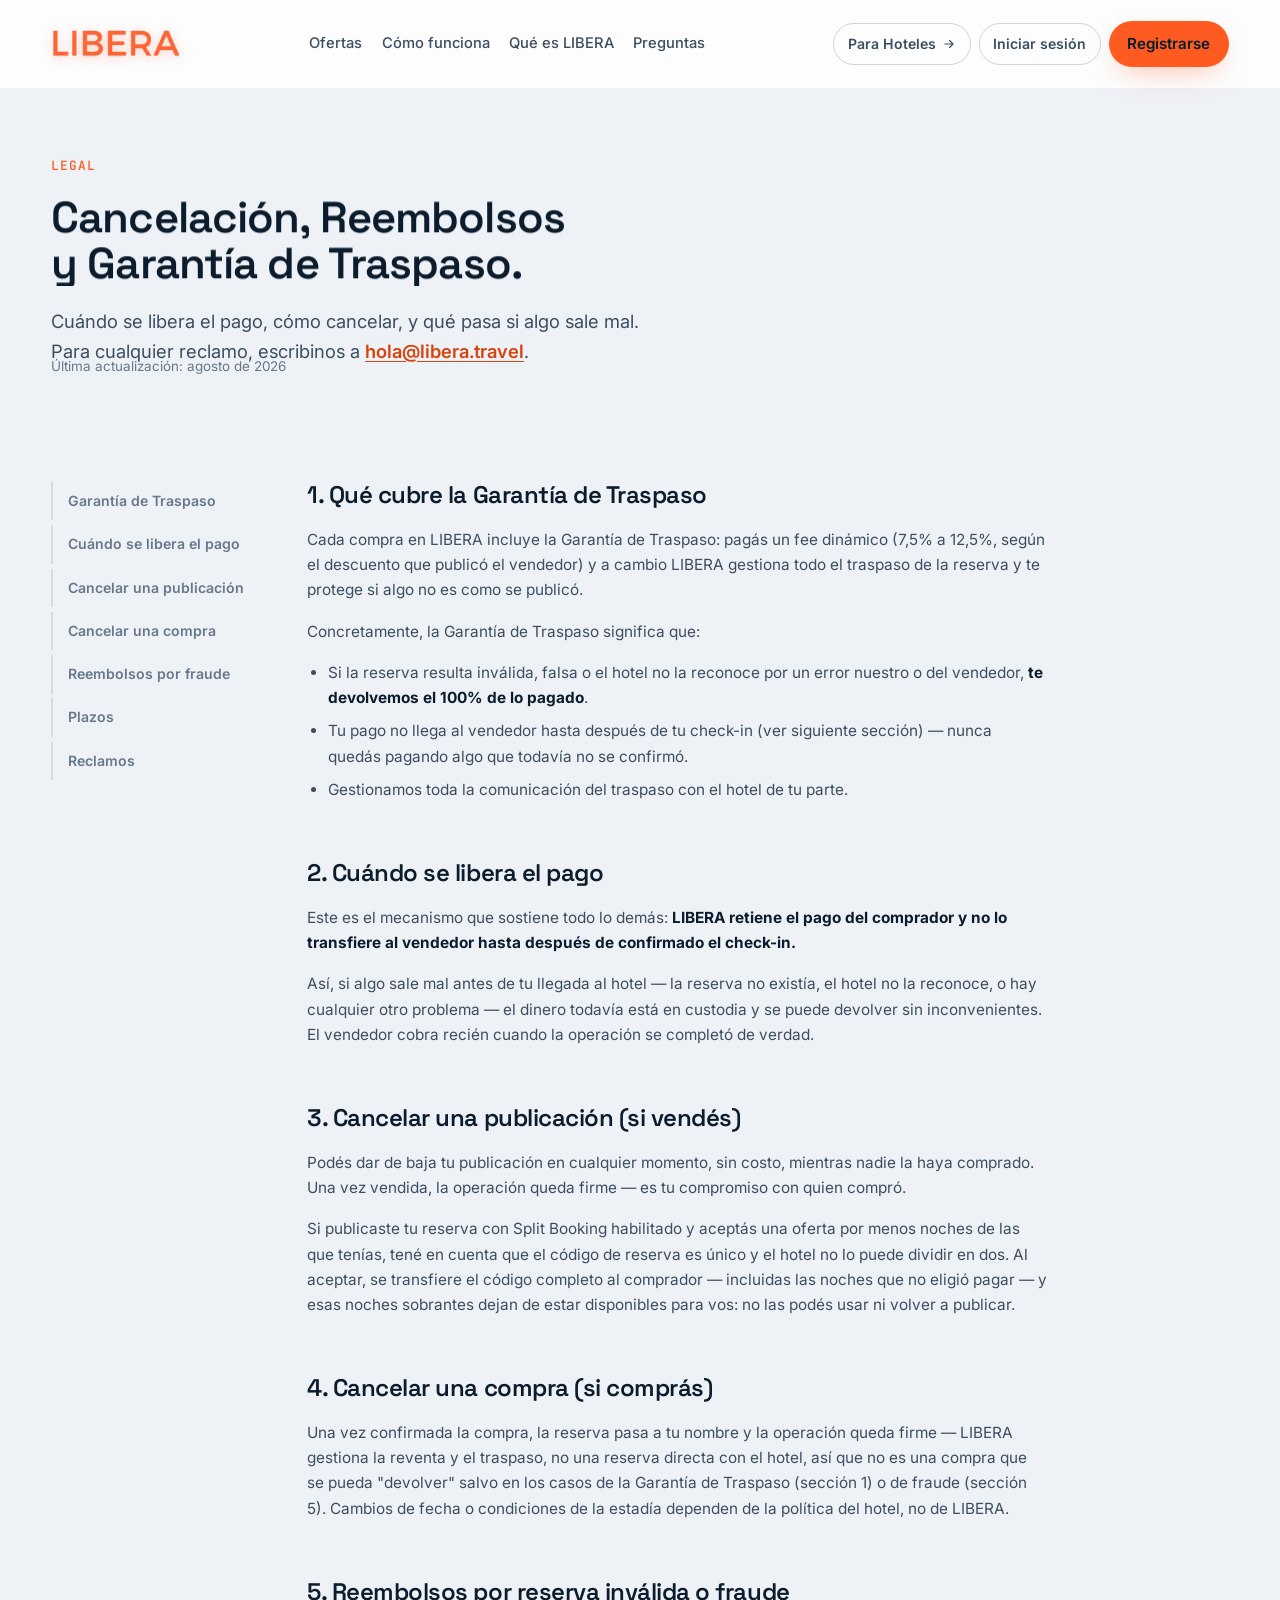
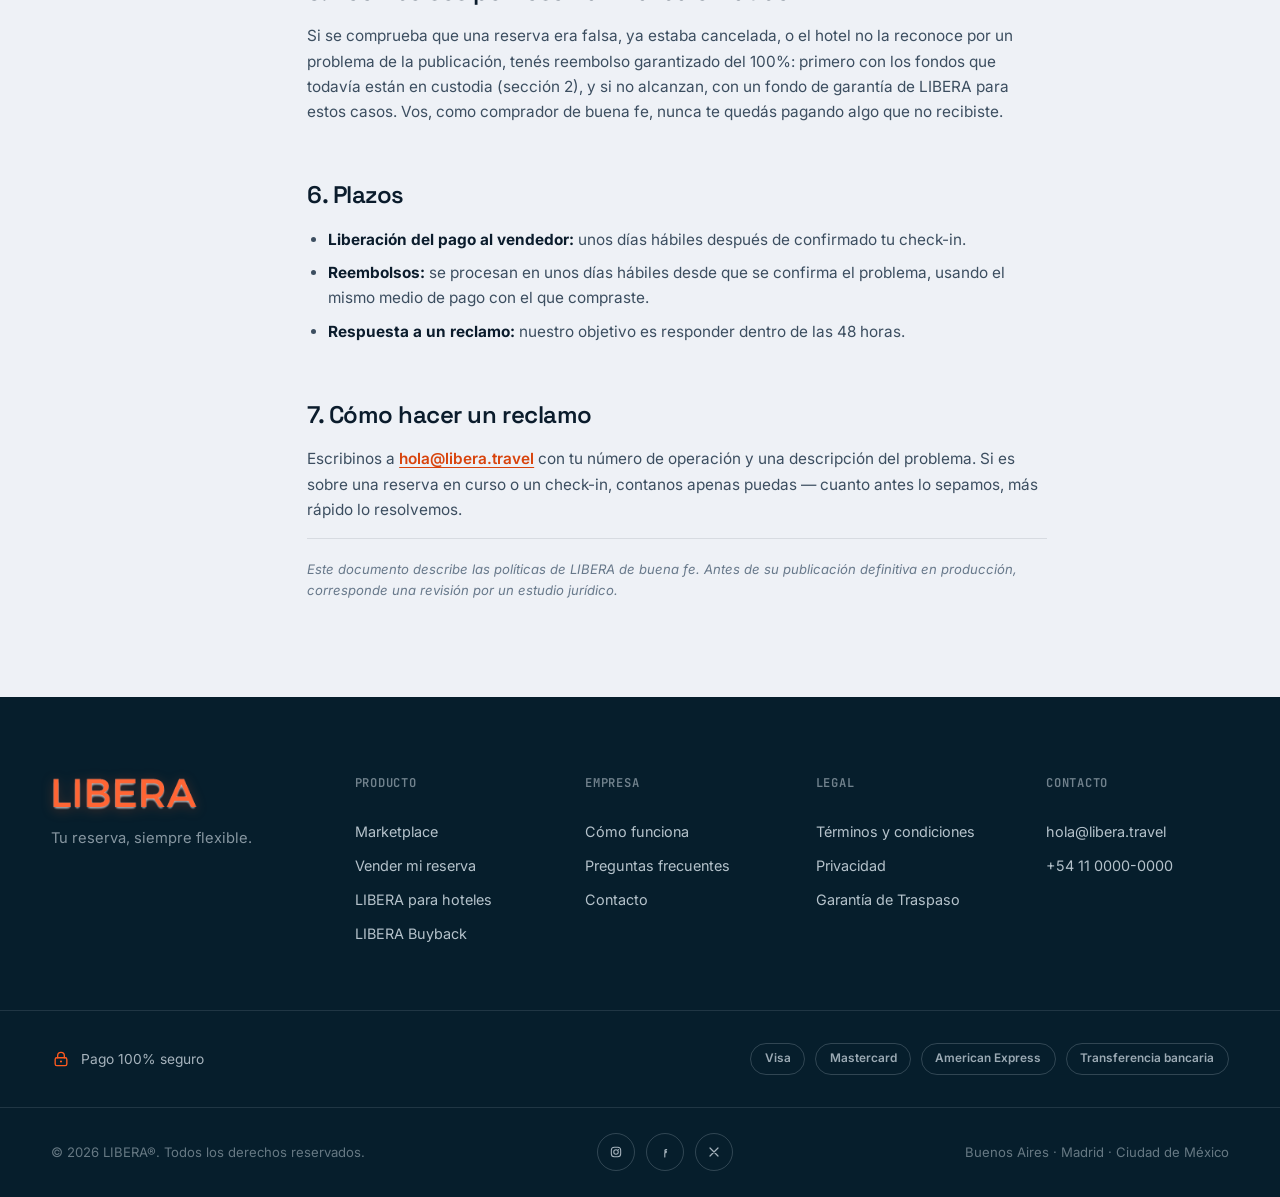
==== commit 0650362b: "panel de admin y mas" ====
--- a/frontend/LIBERA WEB/cancelaciones.html
+++ b/frontend/LIBERA WEB/cancelaciones.html
@@ -5,13 +5,13 @@
 <meta name="viewport" content="width=device-width, initial-scale=1">
 <title>Cancelación, Reembolsos y Garantía de Traspaso — LIBERA</title>
 <meta name="description" content="Cómo funciona la Garantía de Traspaso LIBERA, cuándo se libera el pago, cómo cancelar una publicación o una compra, y cómo pedir un reembolso.">
-<link rel="icon" type="image/png" href="assets/brand/libera-bird-only.png?v=20260806d">
+<link rel="icon" type="image/png" href="assets/brand/libera-bird-only.png?v=20260806e">
 
 <link rel="preconnect" href="https://fonts.googleapis.com">
 <link rel="preconnect" href="https://fonts.gstatic.com" crossorigin>
 <link rel="stylesheet" href="https://fonts.googleapis.com/css2?family=Space+Grotesk:wght@500;600;700&family=Inter:wght@300;400;500;600;700;800&family=JetBrains+Mono:wght@400;500;600;700&display=swap">
 
-<link rel="stylesheet" href="style.css?v=20260806d">
+<link rel="stylesheet" href="style.css?v=20260806e">
 </head>
 <body data-view="b2c" data-page="cancelaciones">
 
@@ -35,7 +35,7 @@
 <header class="nav" data-nav>
   <div class="nav-inner">
     <a href="index.html" class="logo" aria-label="LIBERA — inicio">
-      <img class="logo-img" src="assets/brand/libera-name-only.png?v=20260806d" alt="LIBERA" />
+      <img class="logo-img" src="assets/brand/libera-name-only.png?v=20260806e" alt="LIBERA" />
     </a>
 
     <nav class="nav-links" aria-label="Navegación viajeros">
@@ -159,7 +159,7 @@
   <div class="footer-inner">
     <div class="footer-brand">
       <a href="index.html" class="logo" aria-label="LIBERA — inicio">
-        <img class="logo-img" src="assets/brand/libera-name-only.png?v=20260806d" alt="LIBERA" />
+        <img class="logo-img" src="assets/brand/libera-name-only.png?v=20260806e" alt="LIBERA" />
       </a>
       <p class="footer-tagline">Tu reserva, siempre flexible.</p>
     </div>
@@ -224,7 +224,7 @@
   </button>
 
   <div class="auth-modal-head">
-    <img class="logo-img" src="assets/brand/libera-name-only.png?v=20260806d" alt="LIBERA" />
+    <img class="logo-img" src="assets/brand/libera-name-only.png?v=20260806e" alt="LIBERA" />
     <h2 id="auth-title" class="sr-only">Iniciar sesión o registrarse</h2>
   </div>
 
@@ -281,7 +281,7 @@
 
 <script defer src="lib/gsap.min.js"></script>
 <script defer src="lib/ScrollTrigger.min.js"></script>
-<script defer src="api.js?v=20260806d"></script>
-<script defer src="app.js?v=20260806d"></script>
+<script defer src="api.js?v=20260806e"></script>
+<script defer src="app.js?v=20260806e"></script>
 </body>
 </html>
--- a/frontend/LIBERA WEB/style.css
+++ b/frontend/LIBERA WEB/style.css
@@ -81,7 +81,6 @@
   overflow-x: clip;
   overscroll-behavior-y: none;
   transition: background .6s var(--ease-soft), color .6s var(--ease-soft);
-  min-width: 1180px;
 }
 img, svg, video { display: block; max-width: 100%; }
 img { height: auto; }
@@ -307,14 +306,6 @@
 .hero-actions { display: flex; gap: 1rem; justify-content: center; }
 .hero-b2b .hero-actions { justify-content: flex-start; }
 
-.hero-scroll-cue {
-  position: absolute; bottom: 2.4rem; left: 50%; transform: translateX(-50%);
-  z-index: 2; display: flex; flex-direction: column; align-items: center; gap: .6rem;
-  font-family: var(--font-mono); font-size: .72rem; letter-spacing: .1em; text-transform: uppercase;
-  color: rgba(244,247,250,0.7);
-}
-.hero-scroll-cue span { width: 1px; height: 32px; background: linear-gradient(180deg, var(--orange), transparent); animation: scrollCue 1.8s ease-in-out infinite; }
-@keyframes scrollCue { 0% { transform: scaleY(0); transform-origin: top; } 50% { transform: scaleY(1); transform-origin: top; } 51% { transform-origin: bottom; } 100% { transform: scaleY(0); transform-origin: bottom; } }
 
 /* B2B hero */
 .hero-b2b { justify-content: flex-start; background: var(--navy-deep); }
@@ -404,31 +395,15 @@
 .ota-stepper span { font-family: var(--font-mono); font-weight: 600; min-width: 1.4rem; text-align: center; color: var(--ink); }
 
 /* =============================================================
-   9.2 QUICK ACCESS — Comprá / Vendé (B2C)
-   ============================================================= */
-.quick-access { padding: 4rem 0 1rem; }
-.quick-access-grid { max-width: var(--container); margin: 0 auto; padding: 0 4vw; display: grid; grid-template-columns: 1fr 1fr; gap: 1.6rem; }
-.quick-access-card {
-  display: block; padding: 2.4rem 2.4rem 2.2rem; border-radius: var(--radius-xl);
-  background: var(--surface); border: 1px solid var(--line);
-  transition: transform .4s var(--ease-out), box-shadow .4s var(--ease-out);
-}
-.quick-access-card:hover { transform: translateY(-5px); box-shadow: 0 30px 60px -30px rgba(6,20,30,0.2); }
-.quick-access-card-alt { background: var(--navy-deep); border-color: var(--navy-deep); }
+   9.2 QUICK ACCESS — íconos y links de los accesos del hero (B2C)
+   ============================================================= */
 .quick-access-icon {
   display: inline-flex; align-items: center; justify-content: center; width: 52px; height: 52px;
   border-radius: 50%; background: rgba(255,90,31,0.1); color: var(--orange); margin-bottom: 1.4rem;
 }
 .quick-access-icon svg { width: 24px; height: 24px; }
-.quick-access-card-alt .quick-access-icon { background: rgba(255,90,31,0.18); }
-.quick-access-card h3 { font-size: 1.3rem; margin-bottom: .6rem; color: var(--ink); }
-.quick-access-card-alt h3 { color: #fff; }
-.quick-access-card p { color: var(--ink-soft); font-size: .94rem; margin-bottom: 1.6rem; max-width: 40ch; }
-.quick-access-card-alt p { color: rgba(255,255,255,0.7); }
 .quick-access-link { display: inline-flex; align-items: center; gap: .5rem; font-weight: 600; font-size: .92rem; color: var(--orange-dark); }
-.quick-access-card-alt .quick-access-link { color: var(--orange-light); }
 .quick-access-link svg { width: 16px; height: 16px; transition: transform .3s var(--ease-out); }
-.quick-access-card:hover .quick-access-link svg { transform: translateX(4px); }
 
 /* =============================================================
    9.3 QUICK TRUST STRIP (B2C)
@@ -609,7 +584,6 @@
 /* =============================================================
    12. DASHBOARD (SELLER)
    ============================================================= */
-.dashboard { padding: 7rem 0 8rem; }
 .dashboard-panel {
   max-width: var(--container); margin: 0 auto; padding: 0 4vw;
   display: grid; grid-template-columns: 1fr 1fr;
@@ -660,7 +634,6 @@
 }
 input[type="range"]::-moz-range-track { height: 6px; border-radius: 100px; background: var(--line-strong); }
 .range-scale { display: flex; justify-content: space-between; margin-top: .6rem; font-family: var(--font-mono); font-size: .72rem; color: var(--ink-mute); }
-.simulator .range-scale { color: rgba(236,242,247,0.5); }
 
 .result-row { display: flex; align-items: center; justify-content: space-between; padding: .8rem 0; border-bottom: 1px solid rgba(236,242,247,0.12); font-size: .96rem; }
 .result-row span { color: rgba(236,242,247,0.65); }
@@ -669,7 +642,6 @@
 .result-row-net { border-bottom: none; padding-top: 1.3rem; align-items: center; }
 .result-row-net span { color: #ECF2F7; font-weight: 600; font-size: 1rem; }
 .net-value { font-size: 2.3rem; color: var(--orange); font-weight: 700; }
-.dashboard-cta { max-width: var(--container); margin: 2.4rem auto 0; padding: 0 4vw; text-align: center; }
 
 /* =============================================================
    13. TESTIMONIALS
@@ -987,7 +959,6 @@
 .auth-success svg { width: 18px; height: 18px; flex-shrink: 0; }
 .auth-success.is-visible { display: flex; }
 
-.auth-demo-note { margin-top: 1.4rem; text-align: center; font-size: .76rem; color: #8A97A6; }
 
 /* =============================================================
    19. FOOTER
@@ -1103,7 +1074,6 @@
   .hero-mesh { animation: none; }
   .marquee-track { animation-duration: 90s; }
   .splash-mark { animation: none; }
-  .hero-scroll-cue span { animation: none; }
 }
 
 /* =============================================================
@@ -1219,8 +1189,6 @@
 .split-cal-apply:hover { text-decoration: underline; }
 .split-cal-apply:disabled { color: var(--ink-mute); cursor: not-allowed; text-decoration: none; }
 
-.split-suggested-tag { display: inline-flex; align-items: center; gap: .35rem; font-family: var(--font-mono); font-size: .74rem; color: var(--ink-mute); }
-.split-suggested-tag svg { width: 13px; height: 13px; }
 .split-room-line { font-size: .84rem; color: var(--ink-mute); margin-top: -.6rem; }
 
 /* =============================================================
@@ -1512,3 +1480,261 @@
   .account-item-side { align-items: flex-start; text-align: left; }
   .account-item-actions { justify-content: flex-start; }
 }
+
+/* ===============================================================
+   RESPONSIVE — tablet (hasta 1024px) y celular (hasta 640px)
+   El diseño de escritorio no cambia: todo lo de acá está dentro
+   de media queries.
+   =============================================================== */
+
+/* Botón hamburguesa (initMobileNav) y "Mostrar filtros" (initCatalog): solo en pantallas chicas */
+.nav-toggle, .catalog-filters-toggle { display: none; }
+
+/* Los links de la barra nunca se parten en dos líneas */
+.nav-links a { white-space: nowrap; }
+
+/* Escritorio angosto: con sesión iniciada hay hasta 4 botones; se achican espacios para que entren */
+@media (min-width: 1201px) and (max-width: 1400px) {
+  .nav-inner { gap: 1rem; }
+  .nav-links { gap: 1.2rem; }
+  .nav-actions, .nav-auth, .nav-session { gap: .5rem; }
+  .nav-actions .btn-ghost-nav { padding: .55rem .85rem; }
+  .nav-actions .nav-cta { padding: .7rem 1.15rem; }
+}
+
+/* La barra pasa a hamburguesa por debajo de 1200px: con sesión iniciada (Panel admin, Hola…,
+   Cerrar sesión) los links ya no entran en una línea */
+@media (max-width: 1200px) {
+  :root { --nav-h: 72px; }
+
+  /* ---------- Nav: logo + hamburguesa, el resto en un panel desplegable ---------- */
+  .nav { height: auto; min-height: var(--nav-h); }
+  .nav-inner { flex-wrap: wrap; gap: 0; height: auto; min-height: var(--nav-h); }
+  .nav-toggle {
+    display: inline-flex; flex-direction: column; justify-content: center; gap: 5px;
+    width: 44px; height: 44px; margin-left: auto; padding: 0 11px; position: relative; z-index: 1;
+    border-radius: 50%; border: 1px solid var(--line-strong);
+  }
+  .nav-toggle span { display: block; height: 2px; border-radius: 2px; background: var(--ink); transition: transform .3s var(--ease-out), opacity .2s; }
+  .nav.is-menu-open .nav-toggle span:nth-child(1) { transform: translateY(7px) rotate(45deg); }
+  .nav.is-menu-open .nav-toggle span:nth-child(2) { opacity: 0; }
+  .nav.is-menu-open .nav-toggle span:nth-child(3) { transform: translateY(-7px) rotate(-45deg); }
+  .nav-links, .nav-actions { display: none; }
+  .nav.is-menu-open .nav-links,
+  .nav.is-menu-open .nav-actions {
+    display: flex; flex-direction: column; align-items: stretch; width: 100%; gap: .2rem;
+  }
+  .nav.is-menu-open .nav-links { padding: .8rem 0; border-top: 1px solid var(--line); margin-top: .2rem; }
+  .nav.is-menu-open .nav-links a { padding: .75rem 0; font-size: 1rem; }
+  .nav.is-menu-open .nav-links a::after { display: none; }
+  .nav.is-menu-open .nav-actions { gap: .7rem; padding: .4rem 0 1.2rem; }
+  .nav.is-menu-open .nav-auth, .nav.is-menu-open .nav-session { flex-direction: column; align-items: stretch; gap: .6rem; }
+  .nav.is-menu-open .nav-actions .btn,
+  .nav.is-menu-open .nav-actions .btn-ghost-nav { justify-content: center; width: 100%; padding-block: .8rem; }
+  .nav-inner > .logo { height: var(--nav-h); }
+  .nav.is-menu-open::before { background: var(--surface); box-shadow: 0 20px 40px -20px rgba(6,20,30,0.35); }
+
+}
+
+@media (max-width: 1024px) {
+
+  /* ---------- Hero viajeros: los dos accesos pasan abajo del título ---------- */
+  .hero-b2c { flex-direction: column; align-items: stretch; justify-content: flex-end; min-height: 0; padding-top: calc(var(--nav-h) + 3rem); }
+  .hero-b2c .hero-inner { max-width: none; padding: 0 5vw 2.4rem; }
+  .hero-side-col { position: relative; width: 100%; flex-direction: row; z-index: 3; }
+  .hero-side-card { padding: 1.6rem 1.4rem 4.6rem; border-left: 0; border-top: 1px solid rgba(255,255,255,0.16); }
+  .hero-side-card + .hero-side-card { border-left: 1px solid rgba(255,255,255,0.16); }
+  .hero-title { font-size: clamp(2.2rem, 6vw, 3.4rem); }
+
+  /* ---------- Grillas ---------- */
+  .destacadas-grid, .process-grid, .trust-strip-grid, .trust-strip-grid.trust-strip-grid-4 { grid-template-columns: repeat(2, minmax(0, 1fr)); }
+  .about-grid, .testimonial-grid, .hbenefits-grid { grid-template-columns: repeat(2, minmax(0, 1fr)); }
+  .destacadas-carousel .destacada-card { flex-basis: calc(50% - .7rem); }
+  .manifesto-inner, .contact-inner, .hero-b2b-layout { grid-template-columns: minmax(0, 1fr); gap: 3rem; }
+  .manifesto-visual { aspect-ratio: 16/9; }
+  .hero-b2b { padding-top: calc(var(--nav-h) + 3rem); padding-bottom: 4rem; min-height: 0; }
+  .footer-inner { grid-template-columns: repeat(3, minmax(0, 1fr)); gap: 2.4rem; }
+  .footer-inner > :first-child { grid-column: 1 / -1; }
+
+  /* ---------- Catálogo: filtros arriba del listado ---------- */
+  .catalog-layout { grid-template-columns: minmax(0, 1fr); gap: 1.6rem; }
+  .catalog-filters { position: static; display: grid; grid-template-columns: repeat(3, minmax(0, 1fr)); gap: 0 1.6rem; }
+  .catalog-filters-head { grid-column: 1 / -1; gap: 1rem; margin-bottom: 0; }
+  .catalog-filters-head h3 { margin-right: auto; }
+  .catalog-filters .filter-group { border-bottom: 0; }
+  .catalog-filters { padding: 1.1rem 1.4rem; }
+  .catalog-filters:not(.is-open) .filter-group { display: none; }
+  .catalog-filters-toggle {
+    display: inline-flex; font-size: .82rem; font-weight: 600; color: var(--ink);
+    padding: .45rem .9rem; border-radius: 100px; border: 1px solid var(--line-strong);
+  }
+
+  /* ---------- Detalle de oferta: barra lateral debajo ---------- */
+  .detail-layout { grid-template-columns: minmax(0, 1fr); }
+  .detail-sidebar { position: static; }
+  .stay-details-grid { grid-template-columns: repeat(3, minmax(0, 1fr)); }
+
+  /* ---------- Wizard de venta: resumen debajo ---------- */
+  .wizard-grid { grid-template-columns: minmax(0, 1fr); }
+
+  /* ---------- Preguntas / páginas legales: índice arriba, horizontal ---------- */
+  .faq-layout { grid-template-columns: minmax(0, 1fr); gap: 2rem; }
+  .faq-toc { position: static; flex-direction: row; flex-wrap: wrap; gap: .4rem; }
+  .faq-toc a { border-left: 0; border: 1px solid var(--line); border-radius: 100px; padding: .45rem .9rem; font-size: .82rem; }
+
+  .section-head h2, .section-head h1 { font-size: clamp(1.9rem, 4.6vw, 2.8rem); }
+
+  /* Buscador OTA: los campos pueden achicarse para que entre el botón */
+  .ota-search { padding-left: .8rem; }
+  .ota-field { min-width: 0; padding-inline: .9rem; }
+  .ota-field-value { max-width: 100%; }
+
+  .hbenefits-featured { padding: 2rem 1.6rem; }
+}
+
+@media (max-width: 640px) {
+  /* ---------- Espaciados generales ---------- */
+  .section-head { padding-bottom: 2.2rem; }
+  .manifesto, .marketplace, .about-libera, .destacadas, .contact, .models-b2b, .split-preview-b2c, .trust-b2c-strip { padding-top: 4rem; padding-bottom: 4.5rem; }
+  .faq-preview-b2c { padding-bottom: 4.5rem; }
+  .btn-lg { padding: .95rem 1.5rem; }
+
+  /* ---------- Hero ---------- */
+  .hero-side-col { flex-direction: column; }
+  .hero-side-card { padding: 1.3rem 1.3rem; }
+  .hero-side-card + .hero-side-card { border-left: 0; }
+  .hero-side-card:last-child { padding-bottom: 4.4rem; }
+  .hero-side-card .quick-access-icon { display: none; }
+  .hero-side-card p { margin-bottom: .7rem; }
+  .hero-sub { font-size: 1.02rem; }
+  .hero-actions { flex-direction: column; align-items: stretch; }
+  .hero-b2b-stats { flex-wrap: wrap; gap: 1.4rem 2rem; }
+  .engine-mockup-body { flex-direction: column; }
+
+  /* ---------- Buscador OTA: campos apilados ---------- */
+  .ota-search { flex-direction: column; border-radius: var(--radius-l); padding: .6rem; gap: .2rem; }
+  .ota-field { border-radius: var(--radius-s); padding: .7rem .9rem; }
+  .ota-field-value { max-width: none; }
+  .ota-divider { display: none; }
+  .ota-search-btn { width: 100%; margin-top: .3rem; }
+  .ota-panel, .ota-panel-wide { width: 100%; left: 0; right: 0; }
+  .ota-months { grid-template-columns: repeat(3, minmax(0, 1fr)); }
+
+  /* ---------- Grillas a una columna ---------- */
+  .destacadas-grid, .process-grid, .trust-strip-grid, .trust-strip-grid.trust-strip-grid-4,
+  .about-grid, .testimonial-grid, .hbenefits-grid, .models-grid,
+  .manifesto-tracks, .split-points, .form-row, .detail-amenities { grid-template-columns: minmax(0, 1fr); }
+  .destacadas-carousel .destacada-card { flex-basis: 82%; min-width: 0; }
+  .carousel-arrow { display: none; }
+  .dashboard-panel { grid-template-columns: minmax(0, 1fr); }
+  .dashboard-controls, .dashboard-results { padding: 2rem 1.5rem; border-radius: var(--radius-l); border-right: 1px solid var(--line); }
+  .night-strip { flex-wrap: wrap; }
+  .buyback-case { flex-direction: column; gap: .8rem; }
+  .buyback-step { width: 100%; padding: 1.4rem 1.2rem; }
+  .buyback-arrow { transform: rotate(90deg); }
+
+  /* ---------- Catálogo ---------- */
+  .catalog-filters { grid-template-columns: minmax(0, 1fr); }
+  .catalog-results-head { flex-direction: column; align-items: flex-start; }
+  .offer-card { flex-direction: column; }
+  .offer-media { flex-basis: auto; aspect-ratio: 16/10; }
+
+  /* ---------- Detalle de oferta ---------- */
+  .detail-gallery { grid-template-columns: minmax(0, 1fr); height: auto; }
+  .detail-gallery-main { aspect-ratio: 4/3; }
+  .detail-gallery-grid { display: none; }
+  .stay-details-grid { grid-template-columns: repeat(2, minmax(0, 1fr)); }
+  .checkout-drawer { width: 100%; }
+
+  /* ---------- Wizard ---------- */
+  .wizard-step-label { display: none; }
+  .wizard-step-line { margin-inline: .2rem; }
+  .wizard-calendar-panel { width: 100%; }
+  .wizard-calendar-months { grid-template-columns: minmax(0, 1fr); }
+  .wizard-success-actions { flex-direction: column; }
+
+  /* ---------- Footer ---------- */
+  .footer-inner { grid-template-columns: repeat(2, minmax(0, 1fr)); gap: 2rem; }
+  .footer-bottom { flex-direction: column; align-items: flex-start; }
+
+  /* ---------- Modales ---------- */
+  .auth-modal { width: calc(100vw - 2rem); }
+}
+
+/* ===============================================================
+   SCROLL SUAVIZADO (Lenis) — estilos que pide la librería
+   =============================================================== */
+html.lenis, html.lenis body { height: auto; }
+/* Lenis mueve el scroll cuadro a cuadro: el scroll-behavior: smooth del html
+   haría que el navegador anime cada uno de esos pasos y se trabaría */
+html.lenis.lenis-smooth { scroll-behavior: auto !important; }
+.lenis:not(.lenis-autoToggle).lenis-stopped { overflow: clip; }
+.lenis [data-lenis-prevent] { overscroll-behavior: contain; }
+.lenis.lenis-smooth iframe { pointer-events: none; }
+
+/* ===============================================================
+   PANEL DE ADMIN, DETALLE DE COMPRA Y PUBLICAR DESDE MI CUENTA
+   =============================================================== */
+.destacada-dates { font-size: .84rem; color: var(--ink-mute); margin: -.2rem 0 .8rem; }
+.split-fee-line { font-size: .8rem; color: var(--ink-mute); margin-top: .45rem; }
+
+/* Mi cuenta */
+.account-admin {
+  display: flex; align-items: center; justify-content: space-between; gap: 1rem; flex-wrap: wrap;
+  padding: 1rem 1.3rem; margin-bottom: 1.4rem; border-radius: var(--radius-m);
+  background: rgba(255,90,31,0.08); border: 1px solid rgba(255,90,31,0.25); font-size: .9rem; color: var(--ink-soft);
+}
+.account-admin strong { color: var(--ink); }
+.account-subhead { font-size: .82rem; text-transform: uppercase; letter-spacing: .05em; color: var(--ink-mute); margin: .4rem 0 -.2rem; }
+.account-publish { display: flex; flex-direction: column; gap: .8rem; margin-top: 1rem; padding-top: 1rem; border-top: 1px solid var(--line); max-width: 460px; }
+.account-publish .field input[type="number"] { max-width: 200px; }
+.account-publish .account-item-actions { justify-content: flex-start; }
+
+/* Panel de admin */
+.tab-count {
+  display: inline-flex; align-items: center; justify-content: center; min-width: 1.4rem; height: 1.4rem; padding: 0 .35rem;
+  margin-left: .35rem; border-radius: 999px; background: var(--orange); color: var(--navy-deep); font-size: .72rem; font-weight: 700;
+}
+.admin-toolbar { display: flex; align-items: center; gap: .7rem; margin-bottom: 1rem; }
+.admin-toolbar label { font-size: .82rem; color: var(--ink-mute); }
+.admin-toolbar select { border: 1.5px solid var(--line-strong); border-radius: var(--radius-s); padding: .5rem .8rem; font-size: .85rem; background: var(--surface); color: var(--ink); }
+
+/* Detalle de compra */
+.purchase-detail { max-width: 920px; margin: 0 auto; display: flex; flex-direction: column; gap: 1.6rem; }
+.purchase-detail .detail-back { margin-bottom: 0; }
+.purchase-timeline { display: grid; grid-template-columns: repeat(4, minmax(0, 1fr)); gap: .8rem; counter-reset: step; }
+.purchase-step {
+  position: relative; display: flex; flex-direction: column; gap: .3rem; padding: 1rem 1.1rem 1.1rem;
+  border-radius: var(--radius-m); background: var(--surface); border: 1px solid var(--line); color: var(--ink-mute);
+}
+.purchase-step::before {
+  counter-increment: step; content: counter(step);
+  display: inline-flex; align-items: center; justify-content: center; width: 26px; height: 26px; border-radius: 50%;
+  font-size: .78rem; font-weight: 700; border: 1.5px solid var(--line-strong); margin-bottom: .3rem;
+}
+.purchase-step strong { font-size: .9rem; color: var(--ink-soft); }
+.purchase-step span { font-size: .8rem; line-height: 1.4; }
+.purchase-step.is-done::before { content: "✓"; background: var(--orange); border-color: var(--orange); color: var(--navy-deep); }
+.purchase-step.is-done strong { color: var(--ink); }
+.purchase-step.is-current { border-color: rgba(255,90,31,0.45); box-shadow: 0 0 0 3px rgba(255,90,31,0.10); }
+.purchase-alert { padding: .9rem 1.1rem; border-radius: var(--radius-s); background: rgba(213,21,28,0.08); color: var(--red-accent); font-size: .9rem; }
+.purchase-grid { display: grid; grid-template-columns: repeat(2, minmax(0, 1fr)); gap: 1.2rem; }
+.purchase-card { padding: 1.4rem 1.5rem; border-radius: var(--radius-m); background: var(--surface); border: 1px solid var(--line); }
+.purchase-card h3 { font-size: 1rem; margin-bottom: 1rem; }
+.purchase-card dl { display: grid; grid-template-columns: auto 1fr; gap: .55rem 1.2rem; font-size: .9rem; }
+.purchase-card dt { color: var(--ink-mute); }
+.purchase-card dd { margin: 0; text-align: right; color: var(--ink); }
+.purchase-card dd.is-strong { font-family: var(--font-display); font-weight: 700; font-size: 1.1rem; color: var(--orange-dark); }
+.purchase-actions { margin-top: 1.2rem; display: flex; gap: .6rem; flex-wrap: wrap; }
+
+@media (max-width: 640px) {
+  .purchase-timeline, .purchase-grid { grid-template-columns: minmax(0, 1fr); }
+  .account-admin { flex-direction: column; align-items: flex-start; }
+}
+
+/* Pestañas de Mi cuenta y del panel: en pantallas chicas no parten el texto, se desplazan de costado */
+@media (max-width: 640px) {
+  .account-tabs { overflow-x: auto; scrollbar-width: none; }
+  .account-tabs::-webkit-scrollbar { display: none; }
+  .account-tabs .auth-tab { flex: 1 0 auto; white-space: nowrap; padding-inline: .9rem; font-size: .84rem; }
+}
